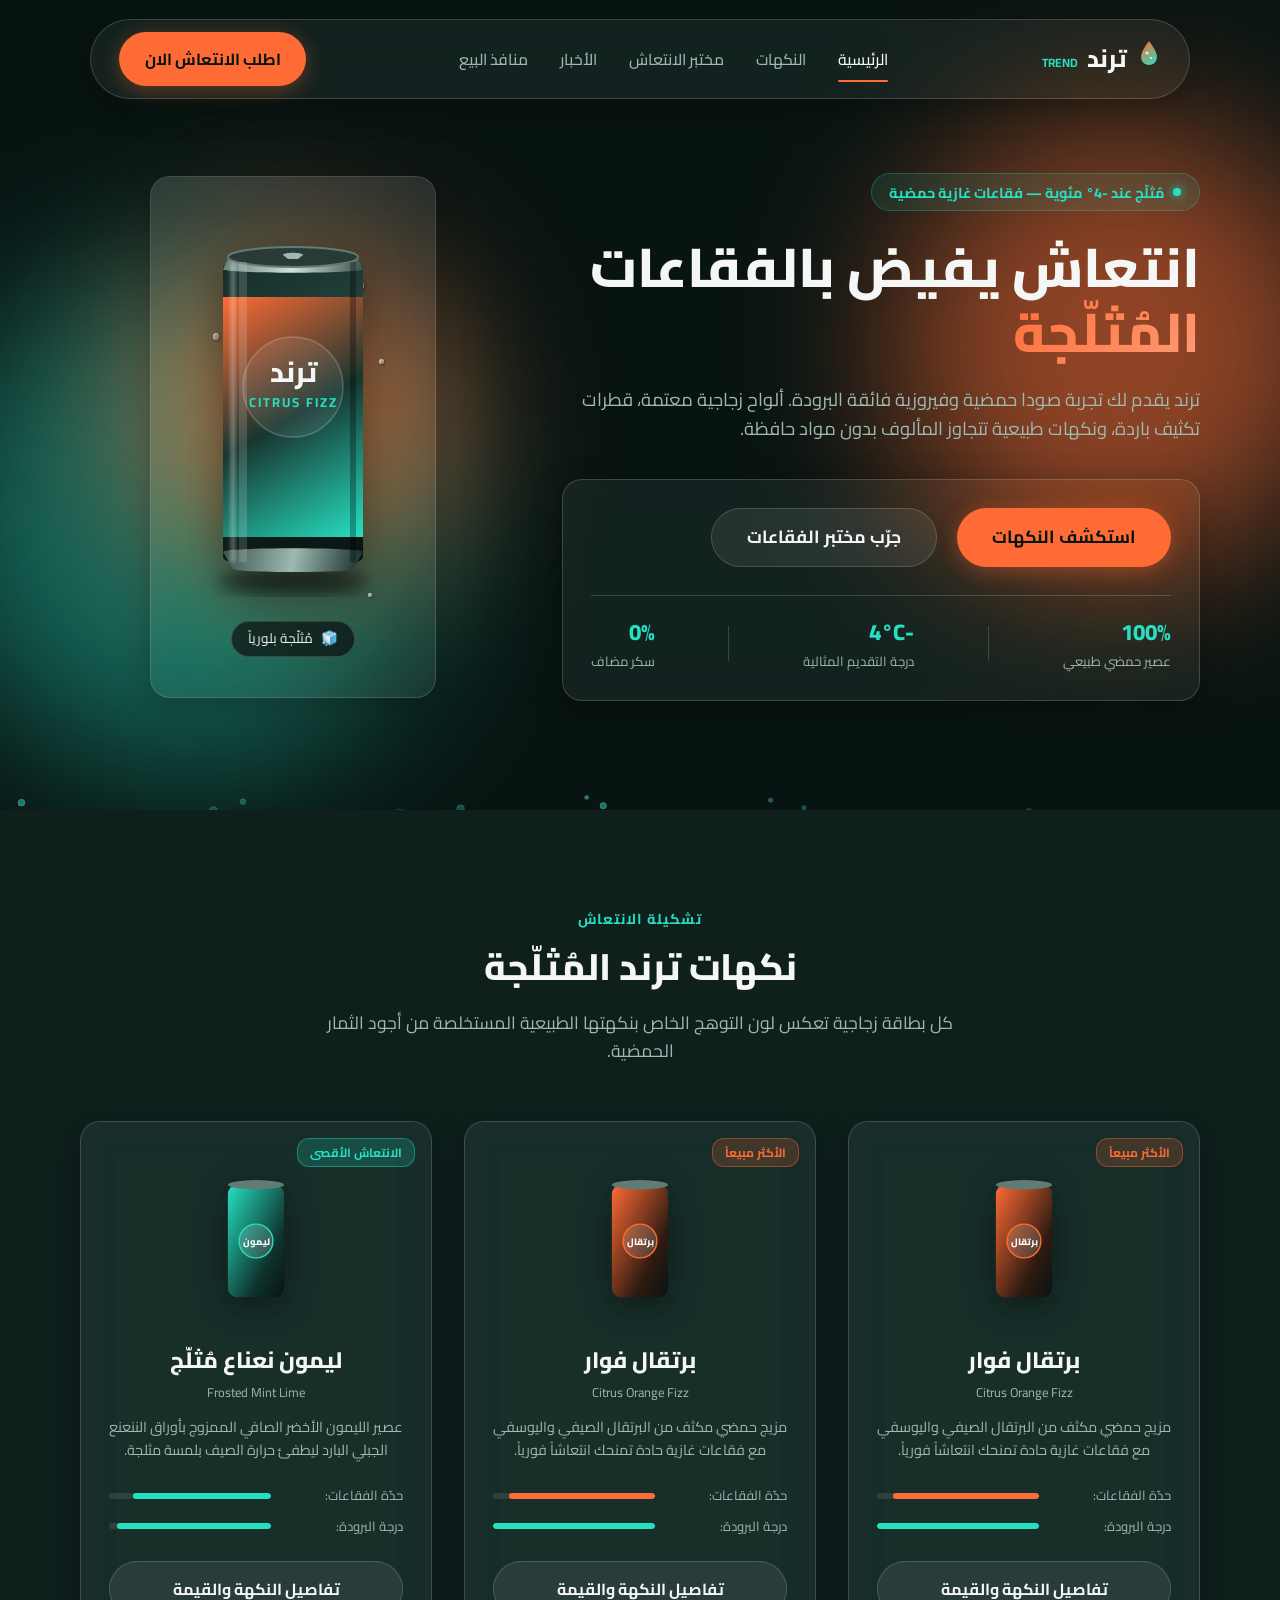
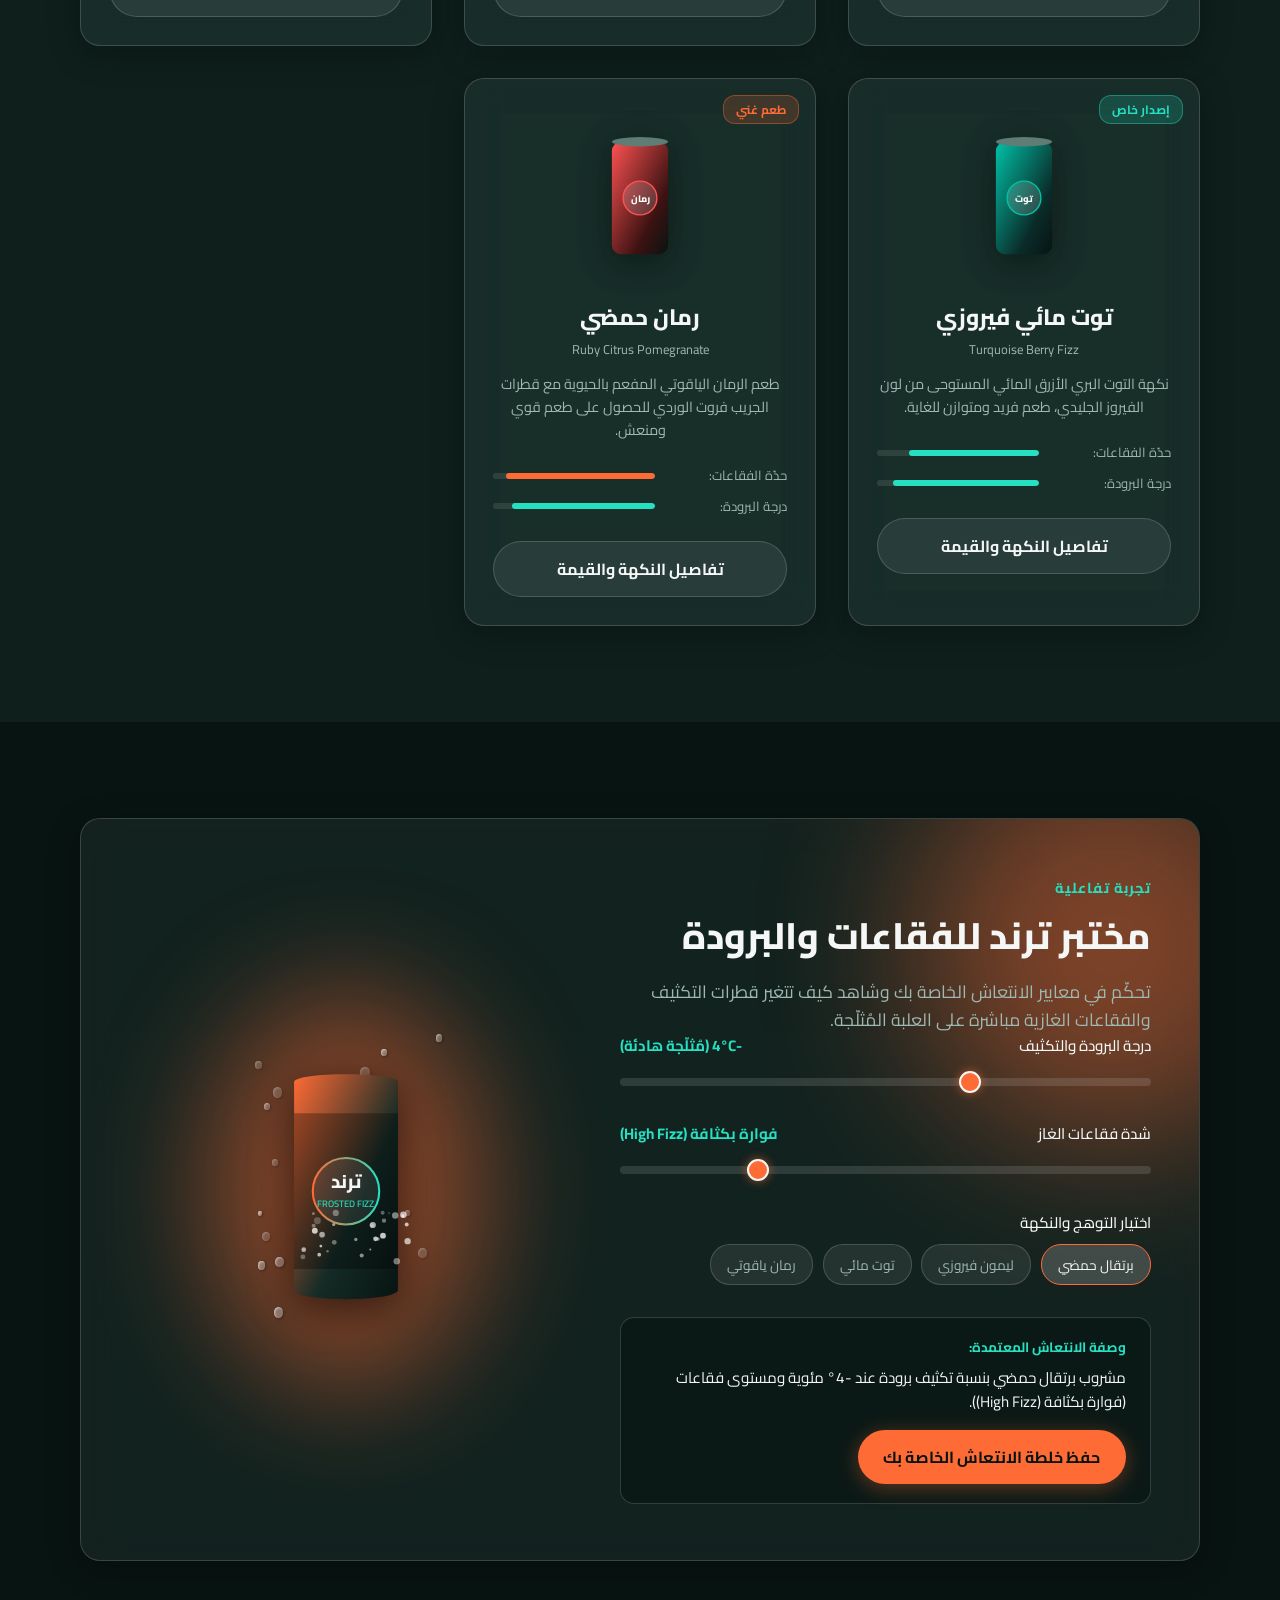
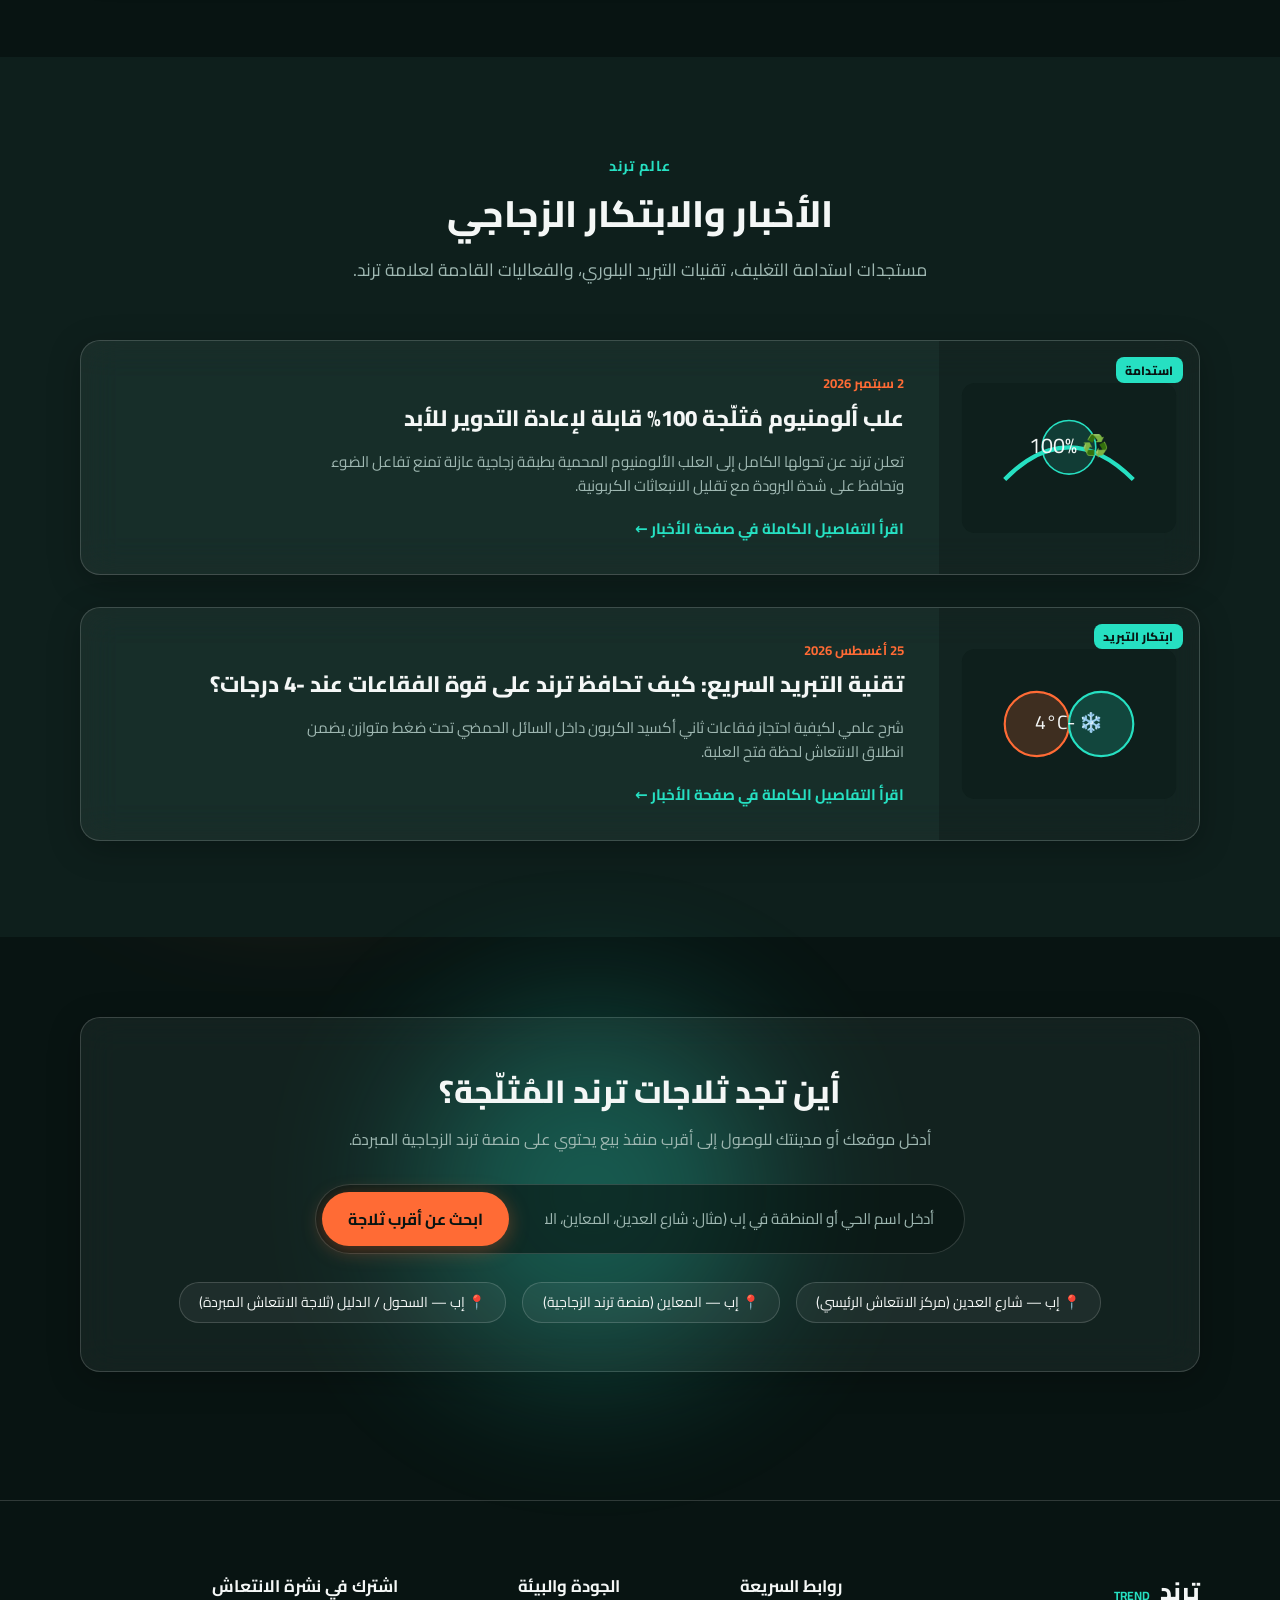
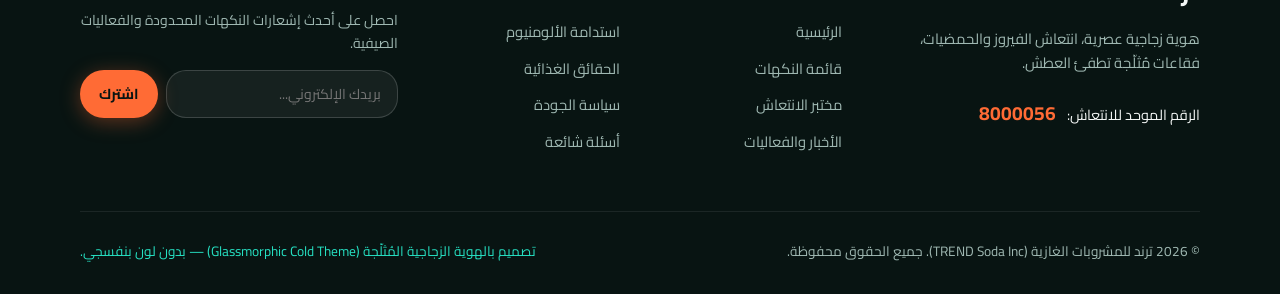
==== index.html @ f59e752d "Add files via upload" ====
<!DOCTYPE html>
<html lang="ar" dir="rtl">

<head>
  <meta charset="UTF-8">
  <meta name="viewport" content="width=device-width, initial-scale=1.0">
  <title>ترند | TREND — مشروبات غازية حمضية ومُثلّجة</title>
  <meta name="description"
    content="موقع ترند للمشروبات الغازية. هوية زجاجية معتمة، انتعاش الفيروز والحمضيات، فقاعات مُثلّجة ونكهات طبيعية فريدة.">

  <!-- Google Fonts: Cairo -->
  <link rel="preconnect" href="https://fonts.googleapis.com">
  <link rel="preconnect" href="https://fonts.gstatic.com" crossorigin>
  <link href="https://fonts.googleapis.com/css2?family=Cairo:wght@400;500;700;800&display=swap" rel="stylesheet">

  <!-- Stylesheets -->
  <link rel="stylesheet" href="style.css">
</head>

<body>

  <!-- Floating Glass Header -->
  <header class="glass-header-wrap">
    <nav class="glass-panel main-nav" id="mainNav">
      <a href="#" class="brand-logo" id="brandLogo">
        <span class="logo-icon">
          <svg width="24" height="28" viewBox="0 0 24 28" fill="none">
            <path d="M12 2C12 2 4 12 4 18C4 22.4183 7.58172 26 12 26C16.4183 26 20 22.4183 20 18C20 12 12 2 12 2Z"
              fill="url(#logoGrad)" />
            <circle cx="10" cy="14" r="1.5" fill="#FFFFFF" opacity="0.8" />
            <circle cx="14" cy="19" r="1" fill="#FFFFFF" opacity="0.9" />
            <defs>
              <linearGradient id="logoGrad" x1="4" y1="2" x2="20" y2="26" gradientUnits="userSpaceOnUse">
                <stop stop-color="#FF6B35" />
                <stop offset="1" stop-color="#26E0C2" />
              </linearGradient>
            </defs>
          </svg>
        </span>
        <span class="logo-text">ترند <small>TREND</small></span>
      </a>

      <ul class="nav-links">
        <li><a href="#hero" class="active">الرئيسية</a></li>
        <li><a href="#flavors">النكهات</a></li>
        <li><a href="#fizz-lab">مختبر الانتعاش</a></li>
        <li><a href="news.html">الأخبار</a></li>
        <li><a href="#locator">منافذ البيع</a></li>
      </ul>

      <div class="nav-actions">
        <button class="btn btn-citrus" id="navOrderBtn">اطلب الانتعاش الان</button>
        <button class="mobile-toggle-btn" id="mobileNavToggle" aria-label="القائمة">
          <span></span>
          <span></span>
          <span></span>
        </button>
      </div>
    </nav>
  </header>

  <!-- Hero Section -->
  <section class="hero-section" id="hero">
    <!-- Ambient rising bubbles background canvas -->
    <div class="bubbles-bg-container" id="bubblesContainer"></div>

    <!-- Hero Background Glow Blobs -->
    <div class="glow-blob glow-hero-citrus"></div>
    <div class="glow-blob glow-hero-fizz"></div>

    <div class="container hero-container">
      <div class="hero-content">
        <div class="hero-badge">
          <span class="fizz-dot"></span>
          مُثلّج عند -4° مئوية — فقاعات غازية حمضية
        </div>

        <h1 class="hero-title">
          انتعاش يفيض بالفقاعات <span class="highlight-citrus">المُثلّجة</span>
        </h1>

        <p class="hero-subtitle">
          ترند يقدم لك تجربة صودا حمضية وفيروزية فائقة البرودة. ألواح زجاجية معتمة، قطرات تكثيف باردة، ونكهات طبيعية
          تتجاوز المألوف بدون مواد حافظة.
        </p>

        <!-- Glass CTA Panel -->
        <div class="glass-panel hero-cta-panel">
          <div class="cta-actions">
            <a href="#flavors" class="btn btn-citrus btn-lg" id="exploreFlavorsBtn">استكشف النكهات</a>
            <a href="#fizz-lab" class="btn btn-glass btn-lg" id="tryLabBtn">جرّب مختبر الفقاعات</a>
          </div>

          <div class="hero-metrics">
            <div class="metric-item">
              <span class="metric-val">100%</span>
              <span class="metric-lbl">عصير حمضي طبيعي</span>
            </div>
            <div class="metric-divider"></div>
            <div class="metric-item">
              <span class="metric-val">-4°C</span>
              <span class="metric-lbl">درجة التقديم المثالية</span>
            </div>
            <div class="metric-divider"></div>
            <div class="metric-item">
              <span class="metric-val">0%</span>
              <span class="metric-lbl">سكر مضاف</span>
            </div>
          </div>
        </div>
      </div>

      <!-- Hero Visual Can Mockup -->
      <div class="hero-visual">
        <div class="can-glow-wrapper">
          <div class="glow-blob hero-can-glow"></div>

          <div class="glass-panel can-display-card">
            <div class="frosted-overlay"></div>
            <!-- Condensation droplets layer -->
            <div class="condensation-layer">
              <div class="drop d1"></div>
              <div class="drop d2"></div>
              <div class="drop d3"></div>
              <div class="drop d4"></div>
              <div class="drop d5"></div>
              <div class="drop d6"></div>
            </div>

            <!-- CSS SVG Rendered Can Mockup -->
            <div class="hero-can-render" id="heroCanRender">
              <svg class="can-svg" width="220" height="380" viewBox="0 0 220 380" fill="none">
                <!-- Can Shadow -->
                <ellipse cx="110" cy="365" rx="75" ry="12" fill="rgba(0,0,0,0.5)" filter="blur(8px)" />

                <!-- Can Body Base -->
                <path d="M40 50 C40 40, 180 40, 180 50 L180 340 C180 355, 40 355, 40 340 Z" fill="url(#canMetalGrad)" />

                <!-- Can Printed Label -->
                <path d="M40 80 L180 80 L180 320 L40 320 Z" fill="url(#canLabelGrad)" />

                <!-- Brand Graphic Elements on Can -->
                <circle cx="110" cy="170" r="50" fill="rgba(255,255,255,0.08)" stroke="rgba(255,255,255,0.2)"
                  stroke-width="1.5" />
                <text x="110" y="165" font-family="Cairo" font-weight="800" font-size="28" fill="#F4F7F6"
                  text-anchor="middle">ترند</text>
                <text x="110" y="190" font-family="Cairo" font-weight="700" font-size="13" fill="#26E0C2"
                  text-anchor="middle" letter-spacing="2">CITRUS FIZZ</text>

                <!-- Can Metallic Top Rim -->
                <path d="M45 42 C45 35, 175 35, 175 42 L180 52 C180 57, 40 57, 40 52 Z" fill="url(#canTopMetalGrad)" />
                <ellipse cx="110" cy="40" rx="65" ry="10" fill="#2A3B37" stroke="#607D75" stroke-width="2" />

                <!-- Can Pull Tab -->
                <path d="M100 38 C100 35, 120 35, 120 38 L115 42 L105 42 Z" fill="#9FB8B2" />

                <!-- Can Metallic Bottom Rim -->
                <path d="M40 335 C40 330, 180 330, 180 335 L170 352 C170 356, 50 356, 50 352 Z"
                  fill="url(#canBottomMetalGrad)" />

                <!-- Metallic Specular Highlights -->
                <path d="M50 45 L50 345" stroke="rgba(255,255,255,0.4)" stroke-width="4" filter="blur(2px)" />
                <path d="M60 45 L60 345" stroke="rgba(255,255,255,0.15)" stroke-width="8" />
                <path d="M170 45 L170 345" stroke="rgba(0,0,0,0.3)" stroke-width="6" />

                <defs>
                  <linearGradient id="canMetalGrad" x1="40" y1="40" x2="180" y2="350" gradientUnits="userSpaceOnUse">
                    <stop stop-color="#142B26" />
                    <stop offset="0.3" stop-color="#23423B" />
                    <stop offset="0.7" stop-color="#0E1F1C" />
                    <stop offset="1" stop-color="#081412" />
                  </linearGradient>

                  <linearGradient id="canLabelGrad" x1="40" y1="80" x2="180" y2="320" gradientUnits="userSpaceOnUse">
                    <stop stop-color="#FF6B35" />
                    <stop offset="0.5" stop-color="#183630" />
                    <stop offset="1" stop-color="#26E0C2" />
                  </linearGradient>

                  <linearGradient id="canTopMetalGrad" x1="40" y1="35" x2="180" y2="57" gradientUnits="userSpaceOnUse">
                    <stop stop-color="#607D75" />
                    <stop offset="0.5" stop-color="#D1E0DC" />
                    <stop offset="1" stop-color="#3A524C" />
                  </linearGradient>

                  <linearGradient id="canBottomMetalGrad" x1="40" y1="330" x2="180" y2="356"
                    gradientUnits="userSpaceOnUse">
                    <stop stop-color="#3A524C" />
                    <stop offset="0.5" stop-color="#9FB8B2" />
                    <stop offset="1" stop-color="#142B26" />
                  </linearGradient>
                </defs>
              </svg>
            </div>

            <!-- Ice cubes float tag -->
            <div class="ice-tag">
              <span class="ice-icon">🧊</span>
              <span>مُثلّجة بلورياً</span>
            </div>
          </div>
        </div>
      </div>
    </div>
  </section>

  <!-- Flavors Section (شريط النكهات) -->
  <section class="flavors-section" id="flavors">
    <div class="container">
      <div class="section-header text-center">
        <div class="section-tag">تشكيلة الانتعاش</div>
        <h2 class="section-title">نكهات ترند المُثلّجة</h2>
        <p class="section-desc">
          كل بطاقة زجاجية تعكس لون التوهج الخاص بنكهتها الطبيعية المستخلصة من أجود الثمار الحمضية.
        </p>
      </div>

      <!-- Square Glass Cards Grid -->
      <div class="flavors-grid">

        <!-- Flavor Card 1: Citrus Orange -->
        <div class="flavor-card-wrapper" data-flavor="citrus-orange">
          <div class="glow-blob glow-citrus-orange"></div>
          <div class="glass-panel flavor-card">
            <div class="flavor-badge badge-citrus">الأكثر مبيعاً</div>
            <div class="flavor-visual">
              <div class="can-mini-render can-citrus">
                <svg viewBox="0 0 100 160" class="mini-can-svg">
                  <rect x="20" y="20" width="60" height="120" rx="10" fill="url(#gradCitrusCan)" />
                  <ellipse cx="50" cy="20" rx="30" ry="5" fill="#607D75" />
                  <circle cx="50" cy="80" r="18" fill="rgba(255,255,255,0.15)" stroke="#FF6B35" stroke-width="1.5" />
                  <text x="50" y="84" font-family="Cairo" font-weight="800" font-size="10" fill="#FFF"
                    text-anchor="middle">برتقال</text>
                  <defs>
                    <linearGradient id="gradCitrusCan" x1="0" y1="0" x2="1" y2="1">
                      <stop stop-color="#FF6B35" />
                      <stop offset="0.7" stop-color="#2D1A10" />
                      <stop offset="1" stop-color="#081412" />
                    </linearGradient>
                  </defs>
                </svg>
              </div>
            </div>
            <div class="flavor-info">
              <h3 class="flavor-name">برتقال فوار</h3>
              <span class="flavor-sub">Citrus Orange Fizz</span>
              <p class="flavor-desc">مزيج حمضي مكثف من البرتقال الصيفي واليوسفي مع فقاعات غازية حادة تمنحك انتعاشاً
                فورياً.</p>

              <div class="flavor-specs">
                <div class="spec-row">
                  <span>حدّة الفقاعات:</span>
                  <div class="meter-bar">
                    <div class="meter-fill fill-orange" style="width: 90%;"></div>
                  </div>
                </div>
                <div class="spec-row">
                  <span>درجة البرودة:</span>
                  <div class="meter-bar">
                    <div class="meter-fill fill-turquoise" style="width: 100%;"></div>
                  </div>
                </div>
              </div>

              <button class="btn btn-glass btn-block open-modal-btn" data-modal-flavor="citrus-orange">تفاصيل النكهة
                والقيمة</button>
            </div>
          </div>
        </div><!-- Flavor Card 1: Citrus Orange -->
        <div class="flavor-card-wrapper" data-flavor="citrus-orange">
          <div class="glow-blob glow-citrus-orange"></div>
          <div class="glass-panel flavor-card">
            <div class="flavor-badge badge-citrus">الأكثر مبيعاً</div>
            <div class="flavor-visual">
              <div class="can-mini-render can-citrus">
                <svg viewBox="0 0 100 160" class="mini-can-svg">
                  <rect x="20" y="20" width="60" height="120" rx="10" fill="url(#gradCitrusCan)" />
                  <ellipse cx="50" cy="20" rx="30" ry="5" fill="#607D75" />
                  <circle cx="50" cy="80" r="18" fill="rgba(255,255,255,0.15)" stroke="#FF6B35" stroke-width="1.5" />
                  <text x="50" y="84" font-family="Cairo" font-weight="800" font-size="10" fill="#FFF"
                    text-anchor="middle">برتقال</text>
                  <defs>
                    <linearGradient id="gradCitrusCan" x1="0" y1="0" x2="1" y2="1">
                      <stop stop-color="#FF6B35" />
                      <stop offset="0.7" stop-color="#2D1A10" />
                      <stop offset="1" stop-color="#081412" />
                    </linearGradient>
                  </defs>
                </svg>
              </div>
            </div>
            <div class="flavor-info">
              <h3 class="flavor-name">برتقال فوار</h3>
              <span class="flavor-sub">Citrus Orange Fizz</span>
              <p class="flavor-desc">مزيج حمضي مكثف من البرتقال الصيفي واليوسفي مع فقاعات غازية حادة تمنحك انتعاشاً
                فورياً.</p>

              <div class="flavor-specs">
                <div class="spec-row">
                  <span>حدّة الفقاعات:</span>
                  <div class="meter-bar">
                    <div class="meter-fill fill-orange" style="width: 90%;"></div>
                  </div>
                </div>
                <div class="spec-row">
                  <span>درجة البرودة:</span>
                  <div class="meter-bar">
                    <div class="meter-fill fill-turquoise" style="width: 100%;"></div>
                  </div>
                </div>
              </div>

              <button class="btn btn-glass btn-block open-modal-btn" data-modal-flavor="citrus-orange">تفاصيل النكهة
                والقيمة</button>
            </div>
          </div>
        </div>

        <!-- Flavor Card 2: Frosted Mint Lime -->
        <div class="flavor-card-wrapper" data-flavor="mint-lime">
          <div class="glow-blob glow-mint-lime"></div>
          <div class="glass-panel flavor-card">
            <div class="flavor-badge badge-fizz">الانتعاش الأقصى</div>
            <div class="flavor-visual">
              <div class="can-mini-render can-lime">
                <svg viewBox="0 0 100 160" class="mini-can-svg">
                  <rect x="20" y="20" width="60" height="120" rx="10" fill="url(#gradLimeCan)" />
                  <ellipse cx="50" cy="20" rx="30" ry="5" fill="#607D75" />
                  <circle cx="50" cy="80" r="18" fill="rgba(255,255,255,0.15)" stroke="#26E0C2" stroke-width="1.5" />
                  <text x="50" y="84" font-family="Cairo" font-weight="800" font-size="10" fill="#FFF"
                    text-anchor="middle">ليمون</text>
                  <defs>
                    <linearGradient id="gradLimeCan" x1="0" y1="0" x2="1" y2="1">
                      <stop stop-color="#26E0C2" />
                      <stop offset="0.7" stop-color="#0E332D" />
                      <stop offset="1" stop-color="#081412" />
                    </linearGradient>
                  </defs>
                </svg>
              </div>
            </div>
            <div class="flavor-info">
              <h3 class="flavor-name">ليمون نعناع مُثلّج</h3>
              <span class="flavor-sub">Frosted Mint Lime</span>
              <p class="flavor-desc">عصير الليمون الأخضر الصافي الممزوج بأوراق الننعنع الجبلي البارد ليطفئ حرارة الصيف
                بلمسة مثلجة.</p>

              <div class="flavor-specs">
                <div class="spec-row">
                  <span>حدّة الفقاعات:</span>
                  <div class="meter-bar">
                    <div class="meter-fill fill-turquoise" style="width: 85%;"></div>
                  </div>
                </div>
                <div class="spec-row">
                  <span>درجة البرودة:</span>
                  <div class="meter-bar">
                    <div class="meter-fill fill-turquoise" style="width: 95%;"></div>
                  </div>
                </div>
              </div>

              <button class="btn btn-glass btn-block open-modal-btn" data-modal-flavor="mint-lime">تفاصيل النكهة
                والقيمة</button>
            </div>
          </div>
        </div>

        <!-- Flavor Card 3: Turquoise Berry -->
        <div class="flavor-card-wrapper" data-flavor="turquoise-berry">
          <div class="glow-blob glow-turquoise-berry"></div>
          <div class="glass-panel flavor-card">
            <div class="flavor-badge badge-fizz">إصدار خاص</div>
            <div class="flavor-visual">
              <div class="can-mini-render can-berry">
                <svg viewBox="0 0 100 160" class="mini-can-svg">
                  <rect x="20" y="20" width="60" height="120" rx="10" fill="url(#gradBerryCan)" />
                  <ellipse cx="50" cy="20" rx="30" ry="5" fill="#607D75" />
                  <circle cx="50" cy="80" r="18" fill="rgba(255,255,255,0.15)" stroke="#00C2A8" stroke-width="1.5" />
                  <text x="50" y="84" font-family="Cairo" font-weight="800" font-size="10" fill="#FFF"
                    text-anchor="middle">توت</text>
                  <defs>
                    <linearGradient id="gradBerryCan" x1="0" y1="0" x2="1" y2="1">
                      <stop stop-color="#00C2A8" />
                      <stop offset="0.7" stop-color="#0A2C29" />
                      <stop offset="1" stop-color="#081412" />
                    </linearGradient>
                  </defs>
                </svg>
              </div>
            </div>
            <div class="flavor-info">
              <h3 class="flavor-name">توت مائي فيروزي</h3>
              <span class="flavor-sub">Turquoise Berry Fizz</span>
              <p class="flavor-desc">نكهة التوت البري الأزرق المائي المستوحى من لون الفيروز الجليدي، طعم فريد ومتوازن
                للغاية.</p>

              <div class="flavor-specs">
                <div class="spec-row">
                  <span>حدّة الفقاعات:</span>
                  <div class="meter-bar">
                    <div class="meter-fill fill-turquoise" style="width: 80%;"></div>
                  </div>
                </div>
                <div class="spec-row">
                  <span>درجة البرودة:</span>
                  <div class="meter-bar">
                    <div class="meter-fill fill-turquoise" style="width: 90%;"></div>
                  </div>
                </div>
              </div>

              <button class="btn btn-glass btn-block open-modal-btn" data-modal-flavor="turquoise-berry">تفاصيل النكهة
                والقيمة</button>
            </div>
          </div>
        </div>

        <!-- Flavor Card 4: Ruby Citrus -->
        <div class="flavor-card-wrapper" data-flavor="ruby-citrus">
          <div class="glow-blob glow-ruby-citrus"></div>
          <div class="glass-panel flavor-card">
            <div class="flavor-badge badge-citrus">طعم غني</div>
            <div class="flavor-visual">
              <div class="can-mini-render can-ruby">
                <svg viewBox="0 0 100 160" class="mini-can-svg">
                  <rect x="20" y="20" width="60" height="120" rx="10" fill="url(#gradRubyCan)" />
                  <ellipse cx="50" cy="20" rx="30" ry="5" fill="#607D75" />
                  <circle cx="50" cy="80" r="18" fill="rgba(255,255,255,0.15)" stroke="#FF5252" stroke-width="1.5" />
                  <text x="50" y="84" font-family="Cairo" font-weight="800" font-size="10" fill="#FFF"
                    text-anchor="middle">رمان</text>
                  <defs>
                    <linearGradient id="gradRubyCan" x1="0" y1="0" x2="1" y2="1">
                      <stop stop-color="#FF5252" />
                      <stop offset="0.7" stop-color="#3D1212" />
                      <stop offset="1" stop-color="#081412" />
                    </linearGradient>
                  </defs>
                </svg>
              </div>
            </div>
            <div class="flavor-info">
              <h3 class="flavor-name">رمان حمضي</h3>
              <span class="flavor-sub">Ruby Citrus Pomegranate</span>
              <p class="flavor-desc">طعم الرمان الياقوتي المفعم بالحيوية مع قطرات الجريب فروت الوردي للحصول على طعم قوي
                ومنعش.</p>

              <div class="flavor-specs">
                <div class="spec-row">
                  <span>حدّة الفقاعات:</span>
                  <div class="meter-bar">
                    <div class="meter-fill fill-orange" style="width: 92%;"></div>
                  </div>
                </div>
                <div class="spec-row">
                  <span>درجة البرودة:</span>
                  <div class="meter-bar">
                    <div class="meter-fill fill-turquoise" style="width: 88%;"></div>
                  </div>
                </div>
              </div>

              <button class="btn btn-glass btn-block open-modal-btn" data-modal-flavor="ruby-citrus">تفاصيل النكهة
                والقيمة</button>
            </div>
          </div>
        </div>

      </div>
    </div>
  </section>

  <!-- Interactive Fizz & Temperature Lab Section -->
  <section class="fizz-lab-section" id="fizz-lab">
    <div class="container">
      <div class="glass-panel lab-container-panel">
        <div class="glow-blob lab-glow"></div>

        <div class="lab-layout">
          <div class="lab-controls">
            <div class="section-tag">تجربة تفاعلية</div>
            <h2 class="section-title">مختبر ترند للفقاعات والبرودة</h2>
            <p class="section-desc">
              تحكّم في معايير الانتعاش الخاصة بك وشاهد كيف تتغير قطرات التكثيف والفقاعات الغازية مباشرة على العلبة
              المُثلّجة.
            </p>

            <!-- Customizer Controls -->
            <div class="control-group">
              <label for="tempSlider" class="control-label">
                <span>درجة البرودة والتكثيف</span>
                <strong id="tempValue">-4°C (ثلج بلوري)</strong>
              </label>
              <input type="range" id="tempSlider" min="-8" max="4" value="-4" class="custom-range">
            </div>

            <div class="control-group">
              <label for="fizzSlider" class="control-label">
                <span>شدة فقاعات الغاز</span>
                <strong id="fizzValue">فوارة بكثافة (High Fizz)</strong>
              </label>
              <input type="range" id="fizzSlider" min="1" max="5" value="4" class="custom-range">
            </div>

            <div class="control-group">
              <label class="control-label">اختيار التوهج والنكهة</label>
              <div class="flavor-radio-group">
                <button class="flavor-chip active" data-chip-color="#FF6B35" data-chip-name="برتقال فوار">برتقال
                  حمضي</button>
                <button class="flavor-chip" data-chip-color="#26E0C2" data-chip-name="ليمون نعناع">ليمون فيروزي</button>
                <button class="flavor-chip" data-chip-color="#00C2A8" data-chip-name="توت مائي">توت مائي</button>
                <button class="flavor-chip" data-chip-color="#FF5252" data-chip-name="رمان حمضي">رمان ياقوتي</button>
              </div>
            </div>

            <div class="lab-result-box">
              <span class="lab-box-title">وصفة الانتعاش المعتمدة:</span>
              <p id="labSummaryText">مشروب برتقال حمضي بنسبة تكثيف عال ومستوى فقاعات 80% في درجة حرارة -4° مئوية.</p>
              <button class="btn btn-citrus" id="saveMixBtn">حفظ خلطة الانتعاش الخاصة بك</button>
            </div>
          </div>

          <!-- Lab Interactive Preview Visual -->
          <div class="lab-preview-display">
            <div class="interactive-can-box" id="interactiveCanBox">
              <div class="dynamic-glow" id="dynamicCanGlow"></div>

              <!-- Dynamic Condensation Drops Container -->
              <div class="drops-container" id="dropsContainer"></div>

              <!-- Dynamic Bubbles Canvas Overlay -->
              <canvas id="canBubblesCanvas" width="220" height="340"></canvas>

              <div class="preview-can-graphic">
                <svg viewBox="0 0 160 260" class="lab-svg-can">
                  <path d="M30 30 C30 20, 130 20, 130 30 L130 230 C130 242, 30 242, 30 230 Z"
                    fill="url(#labCanBodyGrad)" id="labCanBody" />
                  <path d="M30 60 L130 60 L130 210 L30 210 Z" fill="rgba(0,0,0,0.3)" />
                  <circle cx="80" cy="135" r="32" fill="rgba(255,255,255,0.08)" stroke="url(#labCanStroke)"
                    stroke-width="2" id="labCircleGlow" />
                  <text x="80" y="132" font-family="Cairo" font-weight="800" font-size="18" fill="#F4F7F6"
                    text-anchor="middle" id="labCanTitle">ترند</text>
                  <text x="80" y="150" font-family="Cairo" font-weight="600" font-size="9" fill="#26E0C2"
                    text-anchor="middle" id="labCanSub">FROSTED FIZZ</text>

                  <defs>
                    <linearGradient id="labCanBodyGrad" x1="0" y1="0" x2="1" y2="1">
                      <stop stop-color="#FF6B35" id="labGradStop1" />
                      <stop offset="0.6" stop-color="#142B26" />
                      <stop offset="1" stop-color="#081412" />
                    </linearGradient>
                    <linearGradient id="labCanStroke" x1="0" y1="0" x2="1" y2="0">
                      <stop stop-color="#FF6B35" id="labStrokeStop1" />
                      <stop offset="1" stop-color="#26E0C2" id="labStrokeStop2" />
                    </linearGradient>
                  </defs>
                </svg>
              </div>
            </div>
          </div>
        </div>
      </div>
    </div>
  </section>

  <!-- News Section (قسم الأخبار والحدث — بطاقات زجاجية أفقية) -->
  <section class="news-section" id="news">
    <div class="container">
      <div class="section-header text-center">
        <div class="section-tag">عالم ترند</div>
        <h2 class="section-title">الأخبار والابتكار الزجاجي</h2>
        <p class="section-desc">
          مستجدات استدامة التغليف، تقنيات التبريد البلوري، والفعاليات القادمة لعلامة ترند.
        </p>
      </div>

      <!-- Horizontal Glass Cards List -->
      <div class="news-horizontal-list">

        <!-- News Card 1 -->
        <article class="news-card-wrapper">
          <div class="glow-blob glow-news-1"></div>
          <div class="glass-panel news-card-horizontal">
            <div class="news-image-box">
              <div class="news-tag-badge">استدامة</div>
              <svg class="news-illustration" viewBox="0 0 200 140">
                <rect width="200" height="140" fill="#0E1F1C" rx="12" />
                <path d="M40 90 Q100 30 160 90" stroke="#26E0C2" stroke-width="4" fill="none" />
                <circle cx="100" cy="60" r="25" fill="rgba(38, 224, 194, 0.15)" stroke="#26E0C2" stroke-width="1.5" />
                <text x="100" y="65" font-family="Cairo" font-size="20" fill="#F4F7F6" text-anchor="middle">♻️
                  100%</text>
              </svg>
            </div>
            <div class="news-content-box">
              <span class="news-date">2 سبتمبر 2026</span>
              <h3 class="news-title">علب ألومنيوم مُثلّجة 100% قابلة لإعادة التدوير للأبد</h3>
              <p class="news-excerpt">
                تعلن ترند عن تحولها الكامل إلى العلب الألومنيوم المحمية بطبقة زجاجية عازلة تمنع تفاعل الضوء وتحافظ على
                شدة البرودة مع تقليل الانبعاثات الكربونية.
              </p>
              <a href="news.html" class="news-link">اقرأ التفاصيل الكاملة في صفحة الأخبار ←</a>
            </div>
          </div>
        </article>

        <!-- News Card 2 -->
        <article class="news-card-wrapper">
          <div class="glow-blob glow-news-2"></div>
          <div class="glass-panel news-card-horizontal">
            <div class="news-image-box">
              <div class="news-tag-badge">ابتكار التبريد</div>
              <svg class="news-illustration" viewBox="0 0 200 140">
                <rect width="200" height="140" fill="#0E1F1C" rx="12" />
                <circle cx="70" cy="70" r="30" fill="rgba(255, 107, 53, 0.2)" stroke="#FF6B35" stroke-width="2" />
                <circle cx="130" cy="70" r="30" fill="rgba(38, 224, 194, 0.2)" stroke="#26E0C2" stroke-width="2" />
                <text x="100" y="75" font-family="Cairo" font-size="18" fill="#F4F7F6" text-anchor="middle">❄️
                  -4°C</text>
              </svg>
            </div>
            <div class="news-content-box">
              <span class="news-date">25 أغسطس 2026</span>
              <h3 class="news-title">تقنية التبريد السريع: كيف تحافظ ترند على قوة الفقاعات عند -4 درجات؟</h3>
              <p class="news-excerpt">
                شرح علمي لكيفية احتجاز فقاعات ثاني أكسيد الكربون داخل السائل الحمضي تحت ضغط متوازن يضمن انطلاق الانتعاش
                لحظة فتح العلبة.
              </p>
              <a href="news.html" class="news-link">اقرأ التفاصيل الكاملة في صفحة الأخبار ←</a>
            </div>
          </div>
        </article>

      </div>
    </div>
  </section>

  <!-- Store Locator Bar Section -->
  <section class="locator-section" id="locator">
    <div class="container">
      <div class="glass-panel locator-panel">
        <div class="glow-blob locator-glow"></div>
        <div class="locator-content">
          <h2 class="locator-title">أين تجد ثلاجات ترند المُثلّجة؟</h2>
          <p class="locator-desc">أدخل موقعك أو مدينتك للوصول إلى أقرب منفذ بيع يحتوي على منصة ترند الزجاجية المبردة.
          </p>

          <form class="locator-search-form" id="locatorForm" onsubmit="event.preventDefault();">
            <div class="search-input-wrap">
              <input type="text"
                placeholder="أدخل اسم الحي أو المنطقة في إب (مثال: شارع العدين، المعاين، السحول، الدليل)..."
                class="locator-input" id="locatorInput">
              <button type="submit" class="btn btn-citrus" id="searchStoreBtn">ابحث عن أقرب ثلاجة</button>
            </div>
          </form>

          <div class="locator-results" id="locatorResults">
            <div class="store-chip">📍 إب — شارع العدين (مركز الانتعاش الرئيسي)</div>
            <div class="store-chip">📍 إب — المعاين (منصة ترند الزجاجية)</div>
            <div class="store-chip">📍 إب — السحول / الدليل (ثلاجة الانتعاش المبردة)</div>
          </div>
        </div>
      </div>
    </div>
  </section>

  <!-- Dark Glass Footer -->
  <footer class="glass-footer">
    <div class="container footer-container">
      <div class="footer-top">
        <div class="footer-brand">
          <a href="#" class="brand-logo">
            <span class="logo-text">ترند <small>TREND</small></span>
          </a>
          <p class="footer-tagline">
            هوية زجاجية عصرية، انتعاش الفيروز والحمضيات، فقاعات مُثلّجة تطفئ العطش.
          </p>
          <div class="footer-contact-num">
            <span>الرقم الموحد للانتعاش:</span>
            <strong dir="ltr">8000056</strong>
          </div>
        </div>

        <div class="footer-links-group">
          <h4>روابط السريعة</h4>
          <ul>
            <li><a href="#hero">الرئيسية</a></li>
            <li><a href="#flavors">قائمة النكهات</a></li>
            <li><a href="#fizz-lab">مختبر الانتعاش</a></li>
            <li><a href="#news">الأخبار والفعاليات</a></li>
          </ul>
        </div>

        <div class="footer-links-group">
          <h4>الجودة والبيئة</h4>
          <ul>
            <li><a href="#">استدامة الألومنيوم</a></li>
            <li><a href="#">الحقائق الغذائية</a></li>
            <li><a href="#">سياسة الجودة</a></li>
            <li><a href="#">أسئلة شائعة</a></li>
          </ul>
        </div>

        <div class="footer-newsletter">
          <h4>اشترك في نشرة الانتعاش</h4>
          <p>احصل على أحدث إشعارات النكهات المحدودة والفعاليات الصيفية.</p>
          <form class="newsletter-form" id="newsletterForm" onsubmit="event.preventDefault();">
            <input type="email" placeholder="بريدك الإلكتروني..." required class="newsletter-input">
            <button type="submit" class="btn btn-citrus btn-sm">اشترك</button>
          </form>
        </div>
      </div>

      <div class="footer-bottom">
        <p>© 2026 ترند للمشروبات الغازية (TREND Soda Inc). جميع الحقوق محفوظة.</p>
        <p class="footer-subtext">تصميم بالهوية الزجاجية المُثلّجة (Glassmorphic Cold Theme) — بدون لون بنفسجي.</p>
      </div>
    </div>
  </footer>

  <!-- Flavor Detail Modal -->
  <div class="modal-backdrop" id="flavorModal" aria-hidden="true">
    <div class="glass-panel modal-panel">
      <button class="modal-close-btn" id="modalCloseBtn" aria-label="إغلاق">&times;</button>

      <div class="glow-blob modal-glow" id="modalGlow"></div>

      <div class="modal-body" id="modalContent">
        <!-- Content inserted dynamically via app.js -->
      </div>
    </div>
  </div>

  <!-- Scripts -->
  <script src="app.js"></script>
</body>

</html>
---- style.css ----
/* ==========================================================================
   TREND (ترند) — DESIGN SYSTEM & GLASSMORPHISM STYLESHEET
   Identity: Frosted Glass & Condensation Droplets
   Colors: Dark Green-Navy Base (#081412), Citrus Orange (#FF6B35), Turquoise Fizz (#26E0C2)
   Strict Rule: No Purple.
   ========================================================================== */

/* 1. ROOT DESIGN TOKENS */
:root {
  --bg-base: #081412;
  --bg-elevated: #0E1F1C;
  --accent-citrus: #FF6B35;
  --accent-citrus-hover: #E85A26;
  --accent-fizz: #26E0C2;
  --accent-fizz-hover: #1FC8AC;
  --glass-fill: rgba(255, 255, 255, 0.06);
  --glass-border: rgba(255, 255, 255, 0.16);
  --glass-hover-border: rgba(255, 255, 255, 0.28);
  --text-primary: #F4F7F6;
  --text-muted: #9FB8B2;
  --font-family: 'Cairo', system-ui, -apple-system, BlinkMacSystemFont, 'Segoe UI', Roboto, sans-serif;
  --radius-lg: 20px;
  --radius-md: 14px;
  --radius-sm: 8px;
  --transition-smooth: all 0.3s cubic-bezier(0.4, 0, 0.2, 1);
}

/* 2. BASE & RESET */
*, *::before, *::after {
  box-sizing: border-box;
  margin: 0;
  padding: 0;
}

html {
  scroll-behavior: smooth;
  font-size: 16px;
  direction: rtl;
}

body {
  background-color: var(--bg-base);
  color: var(--text-primary);
  font-family: var(--font-family);
  font-weight: 400;
  line-height: 1.6;
  overflow-x: hidden;
  position: relative;
  min-height: 100vh;
}

/* Paragraph max line length for optimal Arabic readability (< 75 chars) */
p {
  max-width: 68ch;
}

a {
  color: var(--accent-fizz);
  text-decoration: none;
  transition: var(--transition-smooth);
}

a:hover {
  color: var(--text-primary);
}

ul {
  list-style: none;
}

button, input {
  font-family: var(--font-family);
  border: none;
  outline: none;
}

/* 3. GLASS & GLOW SYSTEM */
.glass-panel {
  background: var(--glass-fill);
  border: 1px solid var(--glass-border);
  border-radius: var(--radius-lg);
  backdrop-filter: blur(18px) saturate(140%);
  -webkit-backdrop-filter: blur(18px) saturate(140%);
  box-shadow: 0 8px 32px rgba(0, 0, 0, 0.25);
  position: relative;
  transition: border-color 0.3s ease, box-shadow 0.3s ease;
}

.glow-blob {
  position: absolute;
  filter: blur(80px);
  opacity: 0.55;
  border-radius: 50%;
  z-index: -1;
  pointer-events: none;
}

/* 4. BUTTONS & UI ELEMENTS */
.btn {
  display: inline-flex;
  align-items: center;
  justify-content: center;
  padding: 0.75rem 1.6rem;
  font-weight: 700;
  font-size: 1rem;
  border-radius: 30px;
  cursor: pointer;
  transition: var(--transition-smooth);
  white-space: nowrap;
}

.btn-citrus {
  background: var(--accent-citrus);
  color: #081412;
  box-shadow: 0 4px 20px rgba(255, 107, 53, 0.35);
}

.btn-citrus:hover {
  background: var(--accent-citrus-hover);
  transform: translateY(-2px);
  box-shadow: 0 6px 24px rgba(255, 107, 53, 0.5);
}

.btn-fizz {
  background: var(--accent-fizz);
  color: #081412;
  box-shadow: 0 4px 20px rgba(38, 224, 194, 0.3);
}

.btn-fizz:hover {
  background: var(--accent-fizz-hover);
  transform: translateY(-2px);
}

.btn-glass {
  background: rgba(255, 255, 255, 0.08);
  color: var(--text-primary);
  border: 1px solid var(--glass-border);
}

.btn-glass:hover {
  background: rgba(255, 255, 255, 0.15);
  border-color: var(--glass-hover-border);
}

.btn-lg {
  padding: 0.9rem 2.2rem;
  font-size: 1.1rem;
}

.btn-sm {
  padding: 0.5rem 1.2rem;
  font-size: 0.9rem;
}

.btn-block {
  width: 100%;
}

/* Layout Utilities */
.container {
  width: 90%;
  max-width: 1200px;
  margin: 0 auto;
  padding: 0 1rem;
}

.text-center {
  text-align: center;
}

.section-header {
  margin-bottom: 3.5rem;
}

.section-tag {
  display: inline-block;
  color: var(--accent-fizz);
  font-size: 0.9rem;
  font-weight: 700;
  letter-spacing: 1px;
  text-transform: uppercase;
  margin-bottom: 0.5rem;
}

.section-title {
  font-size: 2.3rem;
  font-weight: 800;
  color: var(--text-primary);
  margin-bottom: 0.75rem;
}

.section-desc {
  color: var(--text-muted);
  font-size: 1.1rem;
  margin: 0 auto;
}

/* 5. FLOATING GLASS HEADER */
.glass-header-wrap {
  position: fixed;
  top: 1.2rem;
  left: 0;
  right: 0;
  z-index: 1000;
  display: flex;
  justify-content: center;
  padding: 0 1rem;
}

.main-nav {
  width: 100%;
  max-width: 1100px;
  padding: 0.75rem 1.75rem;
  display: flex;
  align-items: center;
  justify-content: space-between;
  border-radius: 50px;
}

.brand-logo {
  display: flex;
  align-items: center;
  gap: 0.6rem;
  color: var(--text-primary);
  font-weight: 800;
  font-size: 1.5rem;
}

.brand-logo small {
  font-size: 0.75rem;
  color: var(--accent-fizz);
  font-weight: 700;
  margin-right: 0.3rem;
}

.nav-links {
  display: flex;
  align-items: center;
  gap: 2rem;
}

.nav-links a {
  color: var(--text-muted);
  font-weight: 500;
  font-size: 0.98rem;
  padding: 0.3rem 0;
  position: relative;
}

.nav-links a:hover, .nav-links a.active {
  color: var(--text-primary);
}

.nav-links a.active::after {
  content: '';
  position: absolute;
  bottom: -4px;
  right: 0;
  left: 0;
  height: 2px;
  background: var(--accent-citrus);
  border-radius: 2px;
}

.nav-actions {
  display: flex;
  align-items: center;
  gap: 1rem;
}

.mobile-toggle-btn {
  display: none;
  background: transparent;
  border: none;
  cursor: pointer;
  flex-direction: column;
  gap: 5px;
  padding: 6px;
  z-index: 1001;
}

.mobile-toggle-btn span {
  display: block;
  width: 24px;
  height: 2px;
  background: var(--text-primary);
  border-radius: 2px;
  transition: var(--transition-smooth);
}

/* 6. HERO SECTION & RISING BUBBLES */
.hero-section {
  position: relative;
  padding-top: 10rem;
  padding-bottom: 6rem;
  overflow: hidden;
  min-height: 90vh;
  display: flex;
  align-items: center;
}

/* Canvas/SVG rising bubbles container behind hero title */
.bubbles-bg-container {
  position: absolute;
  inset: 0;
  z-index: 0;
  pointer-events: none;
}

.glow-hero-citrus {
  width: 450px;
  height: 450px;
  background: #FF6B35;
  top: 15%;
  right: -5%;
}

.glow-hero-fizz {
  width: 500px;
  height: 500px;
  background: #26E0C2;
  bottom: 5%;
  left: -5%;
  opacity: 0.4;
}

.hero-container {
  display: grid;
  grid-template-columns: 1.2fr 0.8fr;
  gap: 3.5rem;
  align-items: center;
  position: relative;
  z-index: 1;
}

.hero-badge {
  display: inline-flex;
  align-items: center;
  gap: 0.5rem;
  background: rgba(38, 224, 194, 0.1);
  border: 1px solid rgba(38, 224, 194, 0.25);
  color: var(--accent-fizz);
  padding: 0.4rem 1.1rem;
  border-radius: 20px;
  font-size: 0.9rem;
  font-weight: 700;
  margin-bottom: 1.5rem;
}

.fizz-dot {
  width: 8px;
  height: 8px;
  background: var(--accent-fizz);
  border-radius: 50%;
  box-shadow: 0 0 10px var(--accent-fizz);
}

.hero-title {
  font-size: 3.4rem;
  font-weight: 800;
  line-height: 1.2;
  margin-bottom: 1.2rem;
  color: var(--text-primary);
}

.highlight-citrus {
  color: var(--accent-citrus);
  background: linear-gradient(135deg, #FF6B35 0%, #FF9E79 100%);
  -webkit-background-clip: text;
  -webkit-text-fill-color: transparent;
}

.hero-subtitle {
  font-size: 1.15rem;
  color: var(--text-muted);
  margin-bottom: 2.2rem;
}

.hero-cta-panel {
  padding: 1.75rem;
}

.cta-actions {
  display: flex;
  gap: 1.2rem;
  margin-bottom: 1.75rem;
}

.hero-metrics {
  display: flex;
  align-items: center;
  justify-content: space-between;
  border-top: 1px solid var(--glass-border);
  padding-top: 1.2rem;
}

.metric-item {
  display: flex;
  flex-direction: column;
}

.metric-val {
  font-size: 1.4rem;
  font-weight: 800;
  color: var(--accent-fizz);
}

.metric-lbl {
  font-size: 0.82rem;
  color: var(--text-muted);
}

.metric-divider {
  width: 1px;
  height: 35px;
  background: var(--glass-border);
}

/* Hero Can Visual Presentation */
.can-glow-wrapper {
  position: relative;
  display: flex;
  justify-content: center;
}

.hero-can-glow {
  width: 320px;
  height: 320px;
  background: var(--accent-citrus);
  opacity: 0.6;
  top: 15%;
}

.can-display-card {
  padding: 2.5rem 2rem;
  display: flex;
  flex-direction: column;
  align-items: center;
  overflow: hidden;
}

.frosted-overlay {
  position: absolute;
  inset: 0;
  background: linear-gradient(135deg, rgba(255,255,255,0.08) 0%, rgba(255,255,255,0.01) 100%);
  pointer-events: none;
}

/* Condensation Droplets Styling */
.condensation-layer {
  position: absolute;
  inset: 0;
  pointer-events: none;
}

.drop {
  position: absolute;
  background: rgba(255, 255, 255, 0.4);
  border-radius: 50%;
  box-shadow: inset 1px 1px 2px rgba(255,255,255,0.8), 1px 1px 3px rgba(0,0,0,0.4);
}

.drop.d1 { width: 8px; height: 10px; top: 20%; right: 25%; }
.drop.d2 { width: 5px; height: 5px; top: 35%; right: 18%; }
.drop.d3 { width: 10px; height: 12px; top: 55%; right: 30%; }
.drop.d4 { width: 6px; height: 7px; top: 30%; left: 22%; }
.drop.d5 { width: 9px; height: 11px; top: 68%; left: 28%; }
.drop.d6 { width: 4px; height: 4px; top: 80%; right: 22%; }

.can-svg {
  filter: drop-shadow(0 15px 25px rgba(0,0,0,0.5));
}

.ice-tag {
  margin-top: 1rem;
  display: inline-flex;
  align-items: center;
  gap: 0.5rem;
  background: rgba(8, 20, 18, 0.8);
  border: 1px solid var(--glass-border);
  padding: 0.4rem 1rem;
  border-radius: 20px;
  font-size: 0.85rem;
  color: var(--text-primary);
}

/* 7. FLAVORS SECTION — SQUARE GLASS CARDS */
.flavors-section {
  padding: 6rem 0;
  background: var(--bg-elevated);
  position: relative;
}

.flavors-grid {
  display: grid;
  grid-template-columns: repeat(auto-fit, minmax(260px, 1fr));
  gap: 2rem;
}

.flavor-card-wrapper {
  position: relative;
}

.flavor-card {
  height: 100%;
  padding: 1.75rem;
  display: flex;
  flex-direction: column;
  align-items: center;
  text-align: center;
}

.flavor-card:hover {
  border-color: var(--glass-hover-border);
  box-shadow: 0 12px 40px rgba(0, 0, 0, 0.35);
}

/* Glow rule: Each flavor card glows in its specific color */
.glow-citrus-orange {
  width: 220px;
  height: 220px;
  background: #FF6B35;
  top: 10%;
  right: 10%;
}

.glow-mint-lime {
  width: 220px;
  height: 220px;
  background: #26E0C2;
  top: 10%;
  right: 10%;
}

.glow-turquoise-berry {
  width: 220px;
  height: 220px;
  background: #00C2A8;
  top: 10%;
  right: 10%;
}

.glow-ruby-citrus {
  width: 220px;
  height: 220px;
  background: #FF5252;
  top: 10%;
  right: 10%;
}

.flavor-badge {
  position: absolute;
  top: 1rem;
  right: 1rem;
  font-size: 0.75rem;
  font-weight: 700;
  padding: 0.25rem 0.75rem;
  border-radius: 12px;
}

.badge-citrus {
  background: rgba(255, 107, 53, 0.18);
  color: var(--accent-citrus);
  border: 1px solid rgba(255, 107, 53, 0.4);
}

.badge-fizz {
  background: rgba(38, 224, 194, 0.18);
  color: var(--accent-fizz);
  border: 1px solid rgba(38, 224, 194, 0.4);
}

.flavor-visual {
  margin-top: 1rem;
  margin-bottom: 1.2rem;
}

.mini-can-svg {
  width: 100px;
  height: 150px;
  filter: drop-shadow(0 8px 16px rgba(0,0,0,0.4));
}

.flavor-name {
  font-size: 1.4rem;
  font-weight: 800;
  color: var(--text-primary);
  margin-bottom: 0.2rem;
}

.flavor-sub {
  font-size: 0.8rem;
  color: var(--text-muted);
  display: block;
  margin-bottom: 0.8rem;
}

.flavor-desc {
  font-size: 0.9rem;
  color: var(--text-muted);
  margin-bottom: 1.5rem;
  flex-grow: 1;
}

.flavor-specs {
  width: 100%;
  margin-bottom: 1.5rem;
  display: flex;
  flex-direction: column;
  gap: 0.6rem;
}

.spec-row {
  display: flex;
  align-items: center;
  justify-content: space-between;
  font-size: 0.82rem;
  color: var(--text-muted);
}

.meter-bar {
  width: 55%;
  height: 6px;
  background: rgba(255, 255, 255, 0.1);
  border-radius: 10px;
  overflow: hidden;
}

.meter-fill {
  height: 100%;
  border-radius: 10px;
}

.fill-orange { background: var(--accent-citrus); }
.fill-turquoise { background: var(--accent-fizz); }

/* 8. FIZZ & TEMPERATURE LAB SECTION */
.fizz-lab-section {
  padding: 6rem 0;
  position: relative;
}

.lab-container-panel {
  padding: 3.5rem 3rem;
  overflow: hidden;
}

.lab-glow {
  width: 400px;
  height: 400px;
  background: var(--accent-citrus);
  top: -10%;
  right: -10%;
  opacity: 0.45;
}

.lab-layout {
  display: grid;
  grid-template-columns: 1.1fr 0.9fr;
  gap: 3.5rem;
  align-items: center;
}

.control-group {
  margin-bottom: 1.8rem;
}

.control-label {
  display: flex;
  justify-content: space-between;
  align-items: center;
  margin-bottom: 0.6rem;
  font-size: 0.95rem;
  color: var(--text-primary);
  font-weight: 500;
}

.control-label strong {
  color: var(--accent-fizz);
}

/* Custom Styled Range Inputs */
.custom-range {
  width: 100%;
  height: 8px;
  background: rgba(255, 255, 255, 0.12);
  border-radius: 5px;
  appearance: none;
  -webkit-appearance: none;
  cursor: pointer;
}

.custom-range::-webkit-slider-thumb {
  -webkit-appearance: none;
  width: 22px;
  height: 22px;
  border-radius: 50%;
  background: var(--accent-citrus);
  border: 2px solid var(--text-primary);
  box-shadow: 0 0 10px rgba(255, 107, 53, 0.6);
  cursor: pointer;
}

.flavor-radio-group {
  display: flex;
  flex-wrap: wrap;
  gap: 0.6rem;
  margin-top: 0.5rem;
}

.flavor-chip {
  background: rgba(255, 255, 255, 0.08);
  border: 1px solid var(--glass-border);
  color: var(--text-muted);
  padding: 0.4rem 1rem;
  border-radius: 20px;
  font-size: 0.85rem;
  cursor: pointer;
  transition: var(--transition-smooth);
}

.flavor-chip:hover, .flavor-chip.active {
  background: rgba(255, 255, 255, 0.18);
  color: var(--text-primary);
  border-color: var(--accent-citrus);
}

.lab-result-box {
  background: rgba(8, 20, 18, 0.6);
  border: 1px solid var(--glass-border);
  padding: 1.2rem 1.5rem;
  border-radius: var(--radius-md);
  margin-top: 2rem;
}

.lab-box-title {
  font-size: 0.85rem;
  color: var(--accent-fizz);
  font-weight: 700;
  display: block;
  margin-bottom: 0.4rem;
}

#labSummaryText {
  font-size: 0.95rem;
  color: var(--text-primary);
  margin-bottom: 1rem;
}

/* Lab Interactive Display */
.lab-preview-display {
  display: flex;
  justify-content: center;
}

.interactive-can-box {
  position: relative;
  width: 240px;
  height: 360px;
  display: flex;
  align-items: center;
  justify-content: center;
}

.dynamic-glow {
  position: absolute;
  inset: -20px;
  background: var(--accent-citrus);
  filter: blur(60px);
  opacity: 0.5;
  border-radius: 50%;
  transition: background 0.4s ease;
}

#canBubblesCanvas {
  position: absolute;
  inset: 0;
  z-index: 2;
  pointer-events: none;
}

.preview-can-graphic {
  position: relative;
  z-index: 1;
}

.lab-svg-can {
  width: 170px;
  height: 270px;
  filter: drop-shadow(0 10px 20px rgba(0,0,0,0.6));
}

/* 9. NEWS SECTION — HORIZONTAL GLASS CARDS */
.news-section {
  padding: 6rem 0;
  background: var(--bg-elevated);
}

.news-horizontal-list {
  display: flex;
  flex-direction: column;
  gap: 2rem;
}

.news-card-wrapper {
  position: relative;
}

.glow-news-1 {
  width: 300px;
  height: 200px;
  background: #26E0C2;
  top: 10%;
  right: 5%;
}

.glow-news-2 {
  width: 300px;
  height: 200px;
  background: #FF6B35;
  top: 10%;
  left: 5%;
}

.news-card-horizontal {
  display: grid;
  grid-template-columns: 260px 1fr;
  overflow: hidden;
}

.news-image-box {
  position: relative;
  display: flex;
  align-items: center;
  justify-content: center;
  background: rgba(0, 0, 0, 0.2);
  padding: 1rem;
}

.news-tag-badge {
  position: absolute;
  top: 1rem;
  right: 1rem;
  background: var(--accent-fizz);
  color: #081412;
  font-size: 0.75rem;
  font-weight: 800;
  padding: 0.2rem 0.6rem;
  border-radius: 8px;
}

.news-illustration {
  width: 100%;
  height: 100%;
  max-height: 150px;
}

.news-content-box {
  padding: 2rem 2.2rem;
  display: flex;
  flex-direction: column;
}

.news-date {
  font-size: 0.82rem;
  color: var(--accent-citrus);
  font-weight: 700;
  margin-bottom: 0.4rem;
}

.news-title {
  font-size: 1.4rem;
  font-weight: 800;
  color: var(--text-primary);
  margin-bottom: 0.8rem;
}

.news-excerpt {
  font-size: 0.95rem;
  color: var(--text-muted);
  margin-bottom: 1.2rem;
  flex-grow: 1;
}

.news-link {
  font-weight: 700;
  font-size: 0.95rem;
  align-self: flex-start;
}

/* 9b. STANDALONE NEWS PAGE SPECIFIC STYLES */
.news-hero-section {
  padding-top: 10rem;
  padding-bottom: 3.5rem;
  position: relative;
  overflow: hidden;
}

.glow-news-hero-1 {
  width: 400px;
  height: 400px;
  background: var(--accent-citrus);
  top: 10%;
  right: 20%;
  opacity: 0.4;
}

.glow-news-hero-2 {
  width: 450px;
  height: 450px;
  background: var(--accent-fizz);
  top: 20%;
  left: 15%;
  opacity: 0.35;
}

.news-main-title {
  font-size: 3.2rem;
  font-weight: 800;
  margin-bottom: 1rem;
}

.news-main-subtitle {
  font-size: 1.15rem;
  color: var(--text-muted);
  margin: 0 auto 2.5rem auto;
  max-width: 65ch;
}

.news-filter-panel {
  padding: 1.5rem 2rem;
  display: flex;
  flex-direction: column;
  gap: 1.2rem;
  align-items: center;
  max-width: 900px;
  margin: 0 auto;
}

.news-categories {
  display: flex;
  flex-wrap: wrap;
  justify-content: center;
  gap: 0.6rem;
}

.news-cat-chip {
  background: rgba(255, 255, 255, 0.06);
  border: 1px solid var(--glass-border);
  color: var(--text-muted);
  padding: 0.5rem 1.3rem;
  border-radius: 30px;
  font-size: 0.9rem;
  font-weight: 600;
  cursor: pointer;
  transition: var(--transition-smooth);
}

.news-cat-chip:hover, .news-cat-chip.active {
  background: var(--accent-citrus);
  color: #081412;
  border-color: var(--accent-citrus);
  box-shadow: 0 4px 15px rgba(255, 107, 53, 0.3);
}

.news-search-box {
  width: 100%;
  max-width: 550px;
}

.news-search-input {
  width: 100%;
  background: rgba(8, 20, 18, 0.6);
  border: 1px solid var(--glass-border);
  padding: 0.8rem 1.4rem;
  border-radius: 30px;
  color: var(--text-primary);
  font-size: 0.95rem;
}

.featured-news-section {
  padding: 3rem 0;
}

.glow-featured-news {
  width: 450px;
  height: 300px;
  background: var(--accent-citrus);
  top: 10%;
  right: 10%;
}

.featured-news-card {
  display: grid;
  grid-template-columns: 420px 1fr;
  overflow: hidden;
}

.featured-img-box {
  position: relative;
  background: rgba(0, 0, 0, 0.3);
  display: flex;
  align-items: center;
  justify-content: center;
  padding: 1.5rem;
}

.news-illustration-lg {
  width: 100%;
  height: 100%;
  max-height: 260px;
}

.featured-content-box {
  padding: 3rem 2.8rem;
  display: flex;
  flex-direction: column;
}

.news-meta {
  display: flex;
  gap: 1rem;
  align-items: center;
  font-size: 0.85rem;
  margin-bottom: 0.8rem;
}

.news-category {
  color: var(--accent-fizz);
  font-weight: 700;
}

.featured-title {
  font-size: 1.8rem;
  font-weight: 800;
  margin-bottom: 1.2rem;
  line-height: 1.3;
}

.featured-excerpt {
  font-size: 1.02rem;
  color: var(--text-muted);
  margin-bottom: 2rem;
  flex-grow: 1;
}

.featured-actions {
  display: flex;
  align-items: center;
  gap: 1.5rem;
}

.read-time {
  font-size: 0.85rem;
  color: var(--text-muted);
}

.news-grid-section {
  padding: 5rem 0;
}

.news-cards-grid {
  display: grid;
  grid-template-columns: repeat(auto-fit, minmax(320px, 1fr));
  gap: 2rem;
}

.glow-news-item {
  width: 250px;
  height: 250px;
  background: var(--accent-fizz);
  top: 10%;
  right: 10%;
}

.news-card-vertical {
  height: 100%;
  display: flex;
  flex-direction: column;
  overflow: hidden;
}

.news-card-img {
  position: relative;
  height: 180px;
  background: rgba(0,0,0,0.25);
  display: flex;
  align-items: center;
  justify-content: center;
}

.news-card-svg {
  width: 100%;
  height: 100%;
}

.news-card-body {
  padding: 1.8rem;
  display: flex;
  flex-direction: column;
  flex-grow: 1;
}

.news-card-title {
  font-size: 1.25rem;
  font-weight: 800;
  margin-top: 0.4rem;
  margin-bottom: 0.8rem;
  line-height: 1.35;
}

.news-card-text {
  font-size: 0.9rem;
  color: var(--text-muted);
  margin-bottom: 1.5rem;
  flex-grow: 1;
}

/* 10. LOCATOR & FOOTER SECTION */
.locator-section {
  padding: 5rem 0;
}

.locator-panel {
  padding: 3rem;
  text-align: center;
}

.locator-glow {
  width: 350px;
  height: 350px;
  background: #26E0C2;
  top: 0;
  left: 30%;
  opacity: 0.3;
}

.locator-title {
  font-size: 2rem;
  font-weight: 800;
  margin-bottom: 0.6rem;
}

.locator-desc {
  color: var(--text-muted);
  margin: 0 auto 2rem auto;
}

.locator-search-form {
  max-width: 650px;
  margin: 0 auto 1.8rem auto;
}

.search-input-wrap {
  display: flex;
  gap: 0.8rem;
  background: rgba(8, 20, 18, 0.6);
  border: 1px solid var(--glass-border);
  padding: 0.4rem;
  border-radius: 40px;
}

.locator-input {
  flex-grow: 1;
  background: transparent;
  padding: 0.8rem 1.5rem;
  color: var(--text-primary);
  font-size: 0.95rem;
}

.locator-input::placeholder {
  color: var(--text-muted);
}

.locator-results {
  display: flex;
  justify-content: center;
  flex-wrap: wrap;
  gap: 1rem;
}

.store-chip {
  background: rgba(255, 255, 255, 0.05);
  border: 1px solid var(--glass-border);
  padding: 0.5rem 1.2rem;
  border-radius: 20px;
  font-size: 0.88rem;
  color: var(--text-primary);
}

/* Dark Glass Footer */
.glass-footer {
  background: var(--bg-base);
  border-top: 1px solid var(--glass-border);
  padding-top: 4.5rem;
  padding-bottom: 2rem;
  margin-top: 3rem;
}

.footer-container {
  display: flex;
  flex-direction: column;
  gap: 3.5rem;
}

.footer-top {
  display: grid;
  grid-template-columns: 1.4fr 0.8fr 0.8fr 1.2fr;
  gap: 2.5rem;
}

.footer-brand .brand-logo {
  margin-bottom: 1rem;
}

.footer-tagline {
  font-size: 0.92rem;
  color: var(--text-muted);
  margin-bottom: 1.5rem;
}

.footer-contact-num {
  font-size: 0.9rem;
  color: var(--text-primary);
}

.footer-contact-num strong {
  color: var(--accent-citrus);
  font-size: 1.2rem;
  margin-right: 0.5rem;
}

.footer-links-group h4 {
  font-size: 1.05rem;
  font-weight: 700;
  color: var(--text-primary);
  margin-bottom: 1.2rem;
}

.footer-links-group ul {
  display: flex;
  flex-direction: column;
  gap: 0.7rem;
}

.footer-links-group a {
  color: var(--text-muted);
  font-size: 0.92rem;
}

.footer-links-group a:hover {
  color: var(--accent-fizz);
}

.footer-newsletter h4 {
  font-size: 1.05rem;
  font-weight: 700;
  margin-bottom: 0.6rem;
}

.footer-newsletter p {
  font-size: 0.88rem;
  color: var(--text-muted);
  margin-bottom: 1rem;
}

.newsletter-form {
  display: flex;
  gap: 0.5rem;
}

.newsletter-input {
  flex-grow: 1;
  background: rgba(255, 255, 255, 0.06);
  border: 1px solid var(--glass-border);
  padding: 0.6rem 1rem;
  border-radius: 20px;
  color: var(--text-primary);
  font-size: 0.88rem;
}

.footer-bottom {
  border-top: 1px solid rgba(255, 255, 255, 0.08);
  padding-top: 1.8rem;
  display: flex;
  justify-content: space-between;
  align-items: center;
  font-size: 0.85rem;
  color: var(--text-muted);
}

.footer-subtext {
  color: var(--accent-fizz);
}

/* 11. FLAVOR DETAIL MODAL */
.modal-backdrop {
  position: fixed;
  inset: 0;
  background: rgba(8, 20, 18, 0.8);
  backdrop-filter: blur(12px);
  -webkit-backdrop-filter: blur(12px);
  z-index: 2000;
  display: flex;
  align-items: center;
  justify-content: center;
  padding: 1.5rem;
  opacity: 0;
  visibility: hidden;
  transition: opacity 0.3s ease, visibility 0.3s ease;
}

.modal-backdrop.active {
  opacity: 1;
  visibility: visible;
}

.modal-panel {
  max-width: 650px;
  width: 100%;
  padding: 2.5rem;
  position: relative;
  overflow: hidden;
}

.modal-close-btn {
  position: absolute;
  top: 1.2rem;
  left: 1.2rem;
  background: rgba(255, 255, 255, 0.1);
  color: var(--text-primary);
  width: 36px;
  height: 36px;
  border-radius: 50%;
  font-size: 1.5rem;
  line-height: 1;
  cursor: pointer;
  display: flex;
  align-items: center;
  justify-content: center;
  transition: var(--transition-smooth);
}

.modal-close-btn:hover {
  background: var(--accent-citrus);
  color: #081412;
}

.modal-glow {
  width: 300px;
  height: 300px;
  top: -20%;
  right: -20%;
}

.modal-header-flex {
  display: flex;
  align-items: center;
  gap: 1.5rem;
  margin-bottom: 1.8rem;
}

.modal-can-icon {
  width: 80px;
  height: 120px;
}

.modal-title {
  font-size: 2rem;
  font-weight: 800;
}

.modal-subtitle {
  font-size: 0.9rem;
  color: var(--accent-fizz);
}

.modal-nutrition-grid {
  display: grid;
  grid-template-columns: repeat(3, 1fr);
  gap: 1rem;
  background: rgba(0, 0, 0, 0.2);
  padding: 1rem;
  border-radius: var(--radius-md);
  margin-bottom: 1.5rem;
  text-align: center;
}

.nutri-item span {
  display: block;
  font-size: 0.8rem;
  color: var(--text-muted);
}

.nutri-item strong {
  font-size: 1.2rem;
  color: var(--text-primary);
}

/* 12. FULL RESPONSIVE BREAKPOINTS (ALL DEVICES) */
@media (max-width: 1100px) {
  .hero-title {
    font-size: 2.8rem;
  }
  .featured-news-card {
    grid-template-columns: 1fr;
  }
  .featured-img-box {
    height: 200px;
  }
}

@media (max-width: 992px) {
  .hero-container {
    grid-template-columns: 1fr;
    text-align: center;
  }

  .hero-title {
    font-size: 2.5rem;
  }

  .hero-subtitle {
    margin-left: auto;
    margin-right: auto;
  }

  .cta-actions {
    justify-content: center;
  }

  .lab-layout {
    grid-template-columns: 1fr;
  }

  .lab-container-panel {
    padding: 2rem 1.5rem;
  }

  .news-card-horizontal {
    grid-template-columns: 1fr;
  }

  .footer-top {
    grid-template-columns: 1fr 1fr;
  }
}

@media (max-width: 768px) {
  .mobile-toggle-btn {
    display: flex;
  }

  .main-nav {
    position: relative;
  }

  .nav-links {
    display: none;
    position: absolute;
    top: 100%;
    right: 0;
    left: 0;
    margin-top: 0.8rem;
    background: rgba(8, 20, 18, 0.95);
    border: 1px solid var(--glass-border);
    backdrop-filter: blur(20px);
    -webkit-backdrop-filter: blur(20px);
    border-radius: var(--radius-lg);
    padding: 1.5rem;
    flex-direction: column;
    gap: 1.2rem;
    align-items: center;
    box-shadow: 0 15px 35px rgba(0, 0, 0, 0.5);
  }

  .main-nav.mobile-open .nav-links {
    display: flex;
  }

  .hero-section {
    padding-top: 8rem;
    padding-bottom: 4rem;
  }

  .hero-title {
    font-size: 2.1rem;
  }

  .news-main-title {
    font-size: 2.2rem;
  }

  .hero-metrics {
    flex-direction: column;
    gap: 0.8rem;
  }

  .metric-divider {
    width: 60%;
    height: 1px;
  }

  .flavors-grid {
    grid-template-columns: 1fr;
  }

  .news-cards-grid {
    grid-template-columns: 1fr;
  }

  .footer-top {
    grid-template-columns: 1fr;
  }

  .footer-bottom {
    flex-direction: column;
    gap: 0.8rem;
    text-align: center;
  }

  .search-input-wrap {
    flex-direction: column;
    border-radius: 20px;
  }

  .locator-input {
    width: 100%;
    text-align: center;
  }

  .modal-panel {
    padding: 1.8rem 1.2rem;
  }

  .modal-header-flex {
    flex-direction: column;
    text-align: center;
  }
}

@media (max-width: 480px) {
  .hero-title {
    font-size: 1.8rem;
  }

  .cta-actions {
    flex-direction: column;
    width: 100%;
  }

  .cta-actions .btn {
    width: 100%;
  }

  .featured-content-box {
    padding: 1.8rem 1.2rem;
  }

  .featured-title {
    font-size: 1.4rem;
  }

  .news-filter-panel {
    padding: 1rem;
  }

  .news-cat-chip {
    width: 100%;
    text-align: center;
  }

  .modal-nutrition-grid {
    grid-template-columns: 1fr;
  }
}
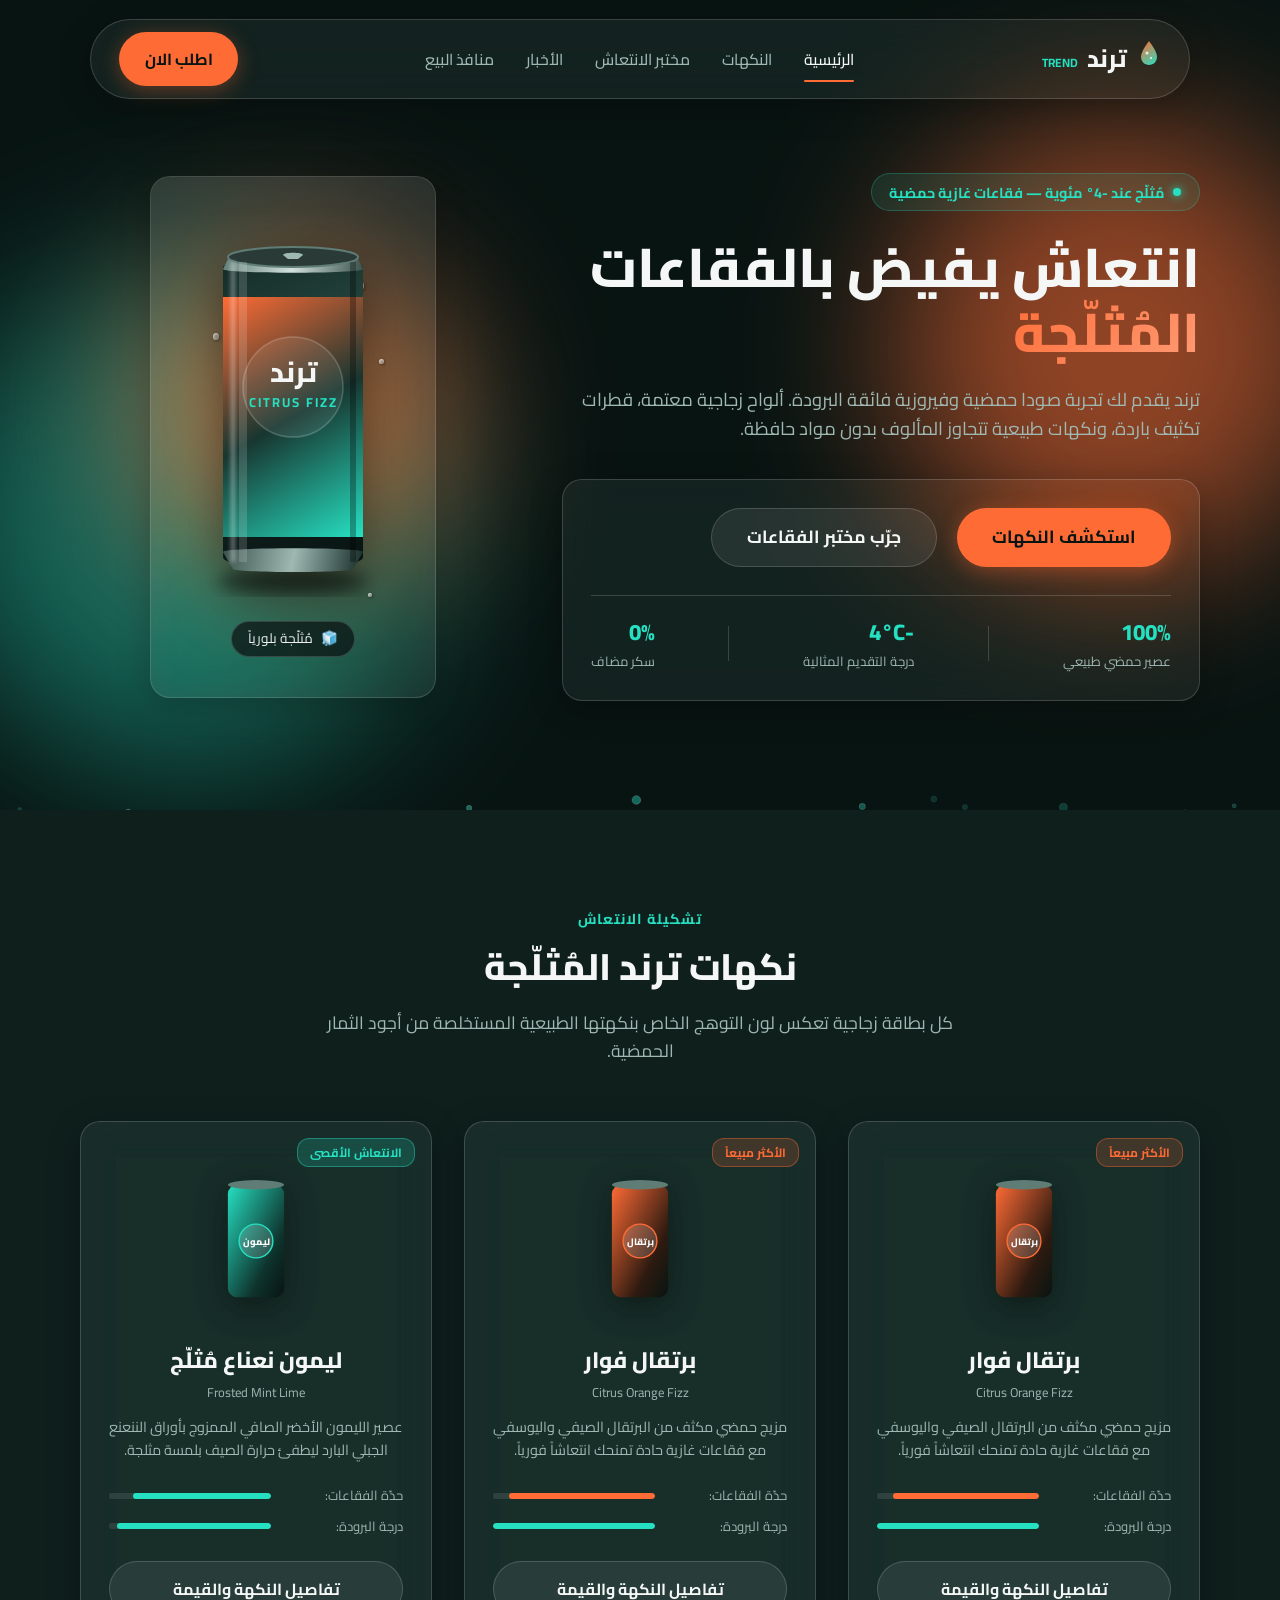
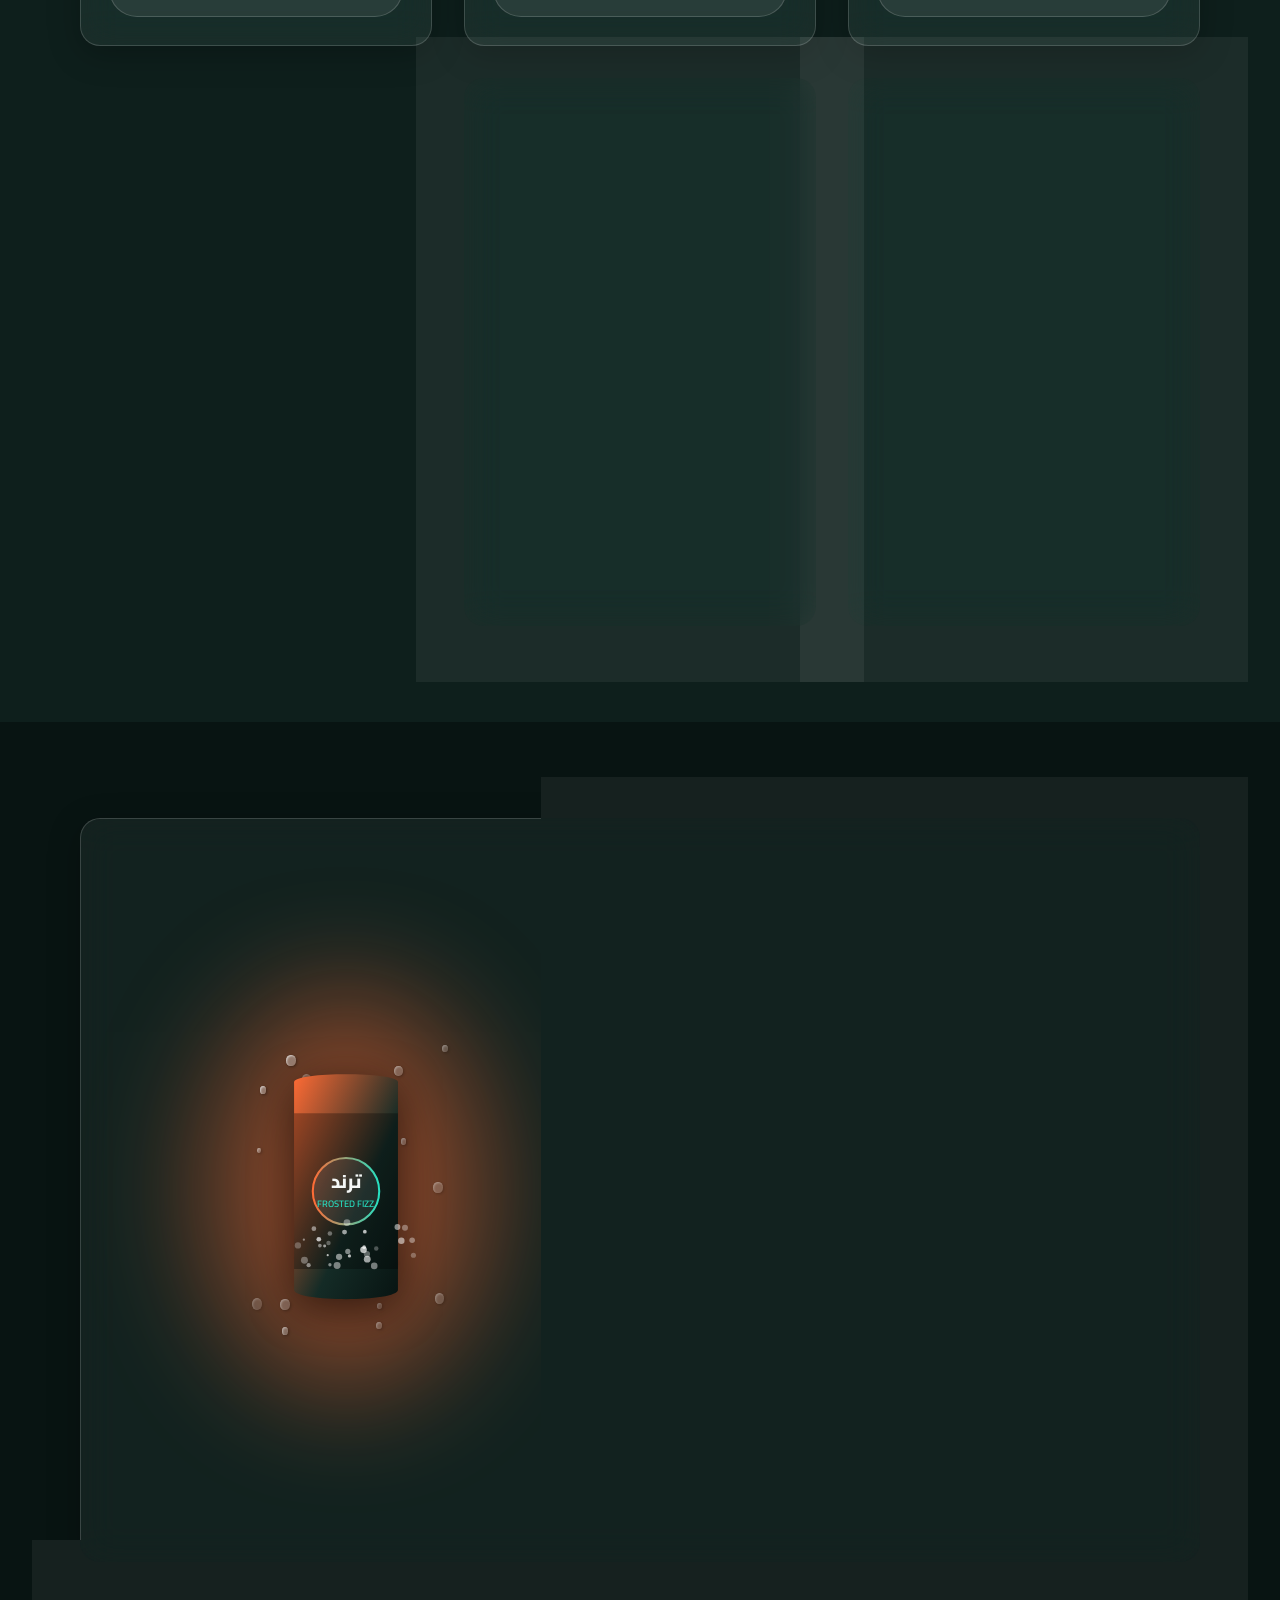
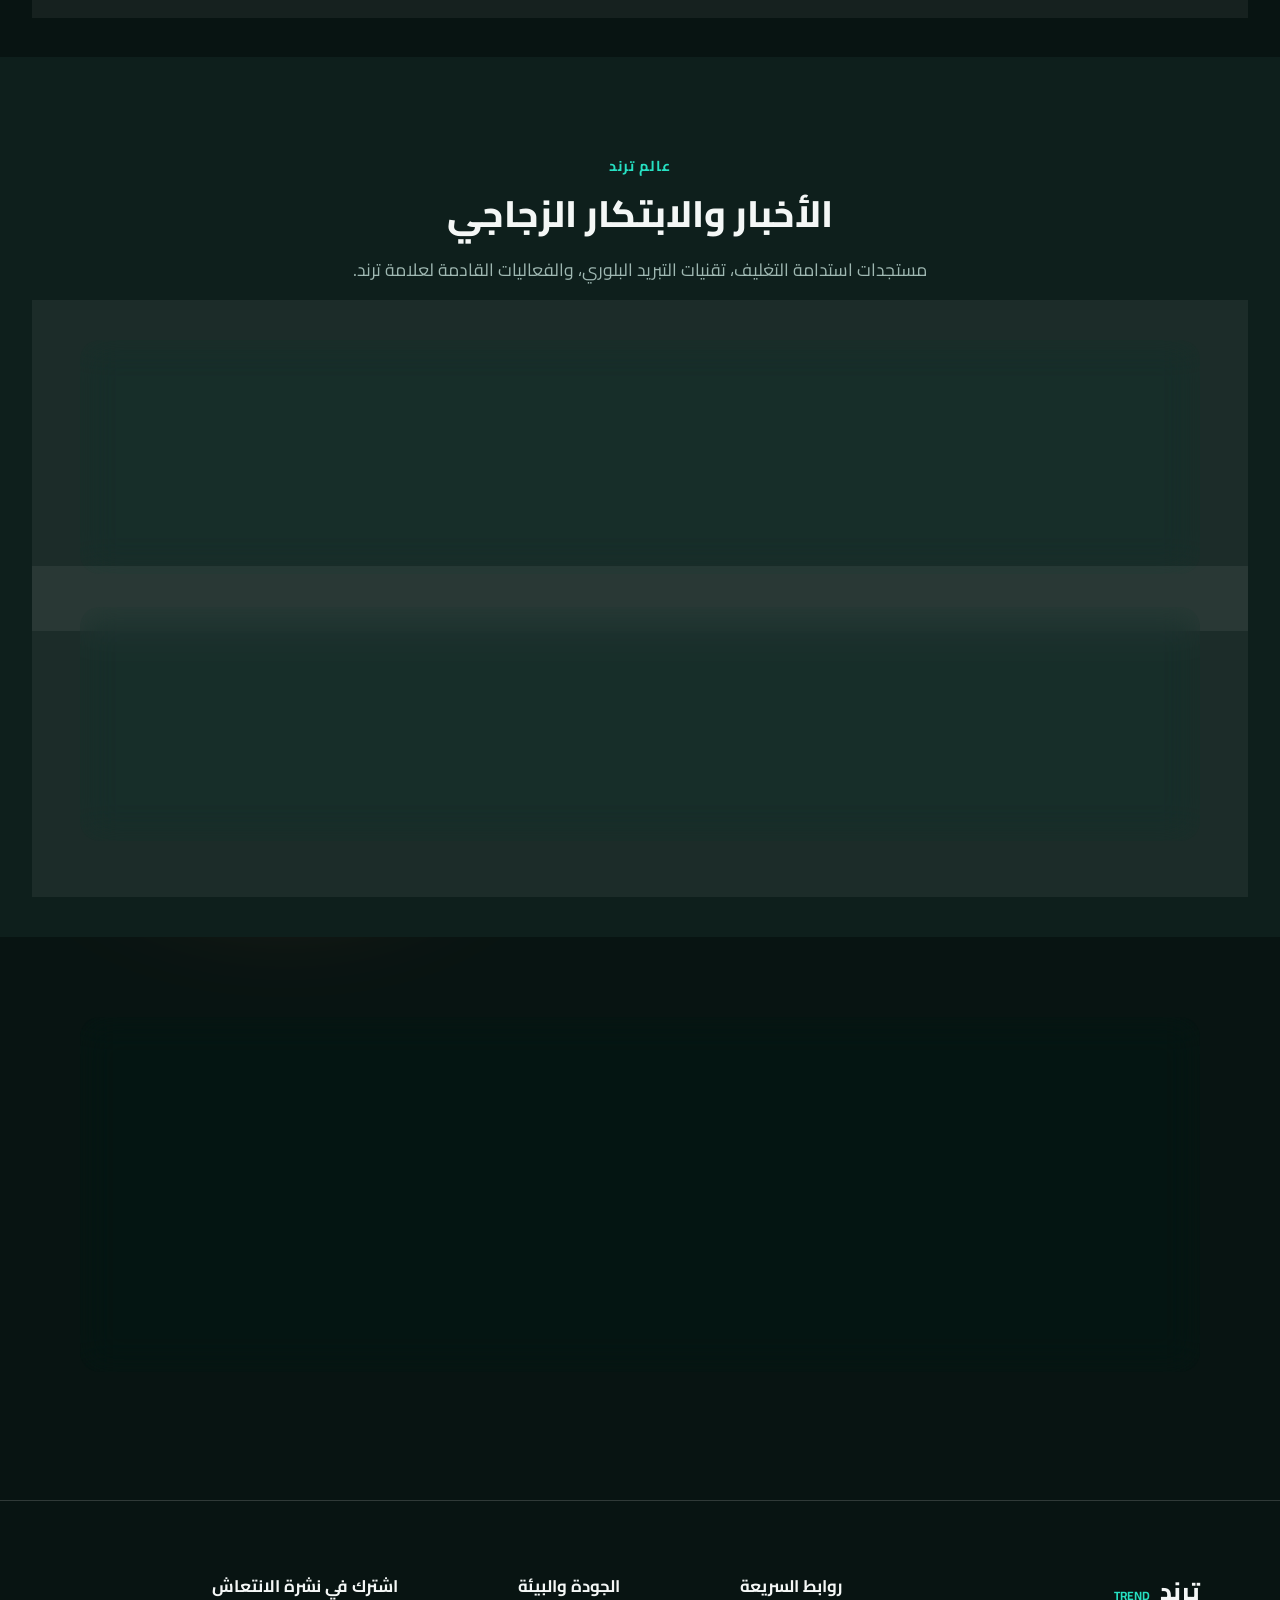
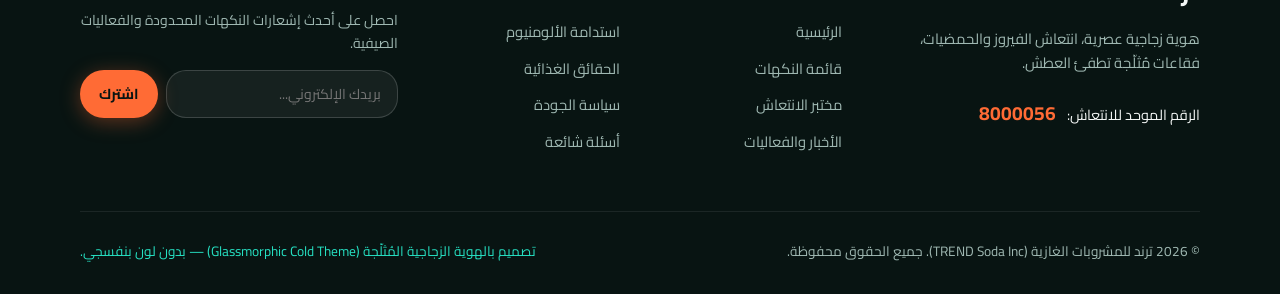
==== commit 85959a5d: "Update button text for order action" ====
--- a/index.html
+++ b/index.html
@@ -49,7 +49,7 @@
       </ul>
 
       <div class="nav-actions">
-        <button class="btn btn-citrus" id="navOrderBtn">اطلب الانتعاش الان</button>
+        <button class="btn btn-citrus" id="navOrderBtn">اطلب الان</button>
         <button class="mobile-toggle-btn" id="mobileNavToggle" aria-label="القائمة">
           <span></span>
           <span></span>
@@ -733,4 +733,4 @@
   <script src="app.js"></script>
 </body>
 
-</html>+</html>
